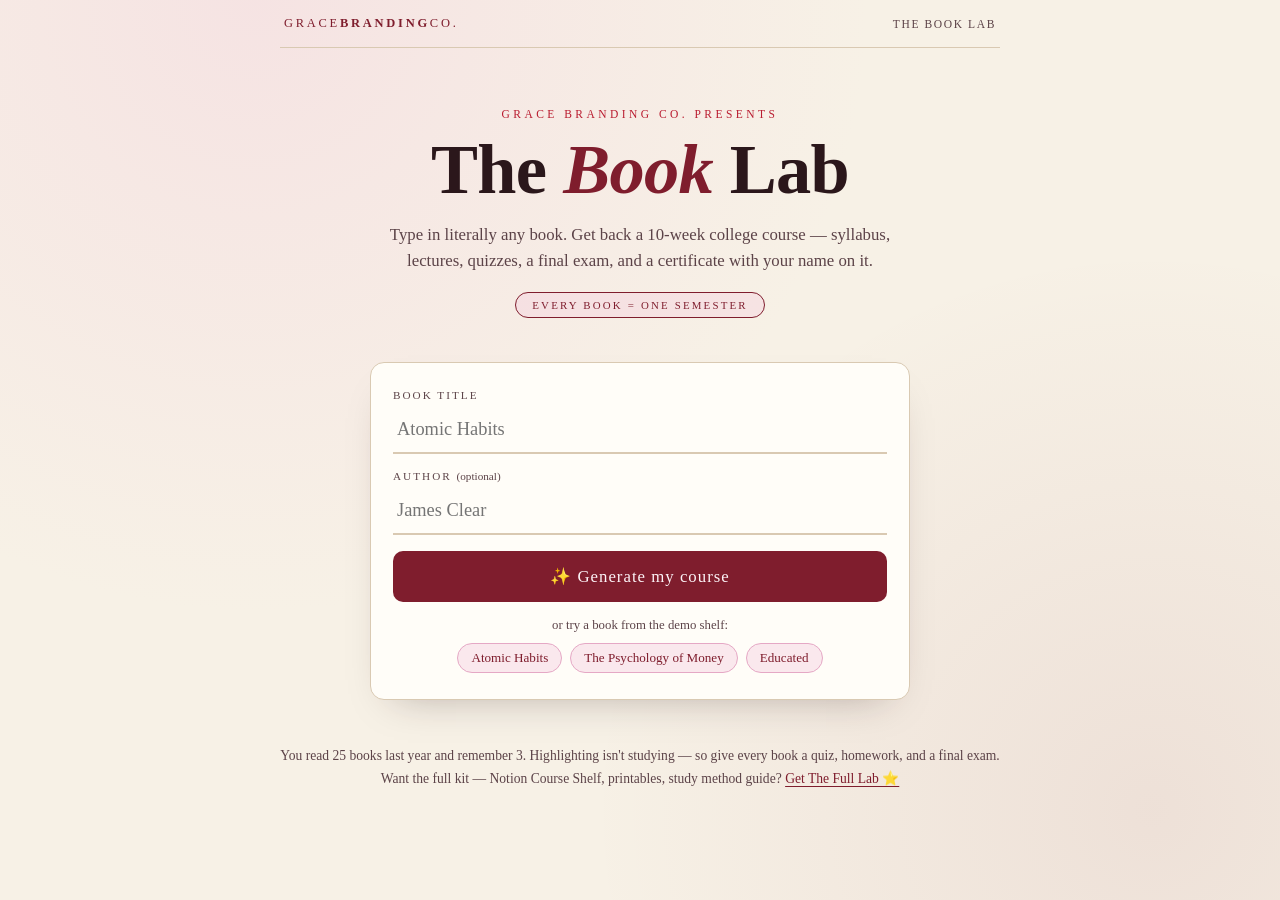
==== booklab/index.html @ 2f9db24d "Add The Book Lab demo app at /booklab for product videos + marketing Self-hosted, always-works versi" ====
<!DOCTYPE html>
<html lang="en">
<head>
<meta charset="UTF-8">
<meta name="viewport" content="width=device-width, initial-scale=1.0">
<title>The Book Lab — turn any book into a college course</title>
<meta name="description" content="Type in any book. Get a 10-week college course — syllabus, lectures, quizzes, a final exam, and a certificate. By Grace Branding Co.">
<style>
  :root{
    --paper:#f7f1e6;
    --paper-deep:#efe6d6;
    --ink:#2b171b;
    --ink-soft:#5c4348;
    --cherry:#7f1d2d;
    --cherry-bright:#b91c30;
    --pink:#f3c9dd;
    --pink-deep:#e5a8c5;
    --gold:#b98a2f;
    --card:#fffdf8;
    --rule:#d9c9b2;
  }
  *{margin:0;padding:0;box-sizing:border-box}
  html{scroll-behavior:smooth}
  body{
    background:var(--paper);
    color:var(--ink);
    font-family:Georgia,'Times New Roman',serif;
    min-height:100vh;
    background-image:radial-gradient(circle at 20% 0%, rgba(243,201,221,.35), transparent 45%),
                     radial-gradient(circle at 90% 90%, rgba(127,29,45,.08), transparent 40%);
  }
  .sans{font-family:'Helvetica Neue',Arial,sans-serif}

  .shell{max-width:760px;margin:0 auto;padding:0 20px 80px}

  /* ── top bar ── */
  .topbar{
    display:flex;align-items:center;justify-content:space-between;
    padding:16px 4px;border-bottom:1px solid var(--rule);margin-bottom:8px;
  }
  .wordmark{font-size:.78rem;letter-spacing:.22em;text-transform:uppercase;color:var(--cherry);text-decoration:none}
  .wordmark b{font-weight:700}
  .topbar .crumb{font-size:.72rem;letter-spacing:.14em;text-transform:uppercase;color:var(--ink-soft)}
  .top-btn{
    font-family:inherit;font-size:.72rem;letter-spacing:.14em;text-transform:uppercase;
    background:none;border:1px solid var(--rule);border-radius:999px;padding:7px 14px;
    color:var(--ink-soft);cursor:pointer;white-space:nowrap;
  }
  .top-btn:hover{border-color:var(--cherry);color:var(--cherry)}
  .topbar .crumb{white-space:nowrap}
  @media(max-width:520px){.topbar .crumb{display:none}}

  /* ── views ── */
  .view{display:none;animation:fadein .45s ease}
  .view.on{display:block}
  @keyframes fadein{from{opacity:0;transform:translateY(8px)}to{opacity:1;transform:none}}

  /* ── lobby ── */
  .masthead{text-align:center;padding:52px 0 10px}
  .masthead .over{font-size:.72rem;letter-spacing:.3em;text-transform:uppercase;color:var(--cherry-bright)}
  .masthead h1{
    font-size:clamp(2.6rem,9vw,4.4rem);line-height:1.02;margin:14px 0 16px;
    font-weight:700;letter-spacing:-.01em;
  }
  .masthead h1 em{font-style:italic;color:var(--cherry)}
  .masthead .sub{font-size:1.05rem;color:var(--ink-soft);max-width:30em;margin:0 auto;line-height:1.55}
  .seal{
    display:inline-block;margin-top:18px;font-size:.68rem;letter-spacing:.2em;text-transform:uppercase;
    color:var(--cherry);border:1px solid var(--cherry);border-radius:999px;padding:6px 16px;background:rgba(243,201,221,.35);
  }

  .deskslip{
    background:var(--card);border:1px solid var(--rule);border-radius:14px;
    padding:26px 22px;margin:34px auto 0;max-width:540px;
    box-shadow:0 18px 40px -24px rgba(43,23,27,.35);
  }
  .deskslip label{display:block;font-size:.7rem;letter-spacing:.18em;text-transform:uppercase;color:var(--ink-soft);margin:0 0 6px}
  .deskslip input[type=text]{
    width:100%;font-family:inherit;font-size:1.15rem;padding:12px 4px;margin-bottom:16px;
    border:none;border-bottom:2px solid var(--rule);background:transparent;color:var(--ink);outline:none;
  }
  .deskslip input[type=text]:focus{border-bottom-color:var(--cherry-bright)}
  .go{
    width:100%;font-family:inherit;font-size:1.05rem;letter-spacing:.06em;cursor:pointer;
    background:var(--cherry);color:#fdf3f7;border:none;border-radius:10px;padding:15px 10px;
    transition:transform .15s ease, background .15s ease;
  }
  .go:hover{background:var(--cherry-bright);transform:translateY(-1px)}
  .go:active{transform:translateY(1px) scale(.99)}
  .tryline{margin-top:16px;font-size:.8rem;color:var(--ink-soft);text-align:center}
  .chips{display:flex;flex-wrap:wrap;gap:8px;justify-content:center;margin-top:10px}
  .chip{
    font-family:inherit;font-size:.82rem;cursor:pointer;color:var(--cherry);
    background:rgba(243,201,221,.4);border:1px solid var(--pink-deep);border-radius:999px;padding:6px 13px;
  }
  .chip:hover{background:var(--pink)}

  .lobby-foot{text-align:center;margin-top:44px;font-size:.85rem;color:var(--ink-soft);line-height:1.7}
  .lobby-foot a{color:var(--cherry);text-decoration:underline;text-underline-offset:3px}

  /* ── generating ── */
  #generating{text-align:center;padding-top:40px}
  .gen-book{font-size:.75rem;letter-spacing:.24em;text-transform:uppercase;color:var(--cherry-bright);margin-bottom:6px}
  #generating h2{font-size:clamp(1.5rem,5.5vw,2.2rem);margin-bottom:34px}
  #generating h2 em{font-style:italic;color:var(--cherry)}
  .ticklist{max-width:430px;margin:0 auto;text-align:left}
  .tick{
    display:flex;align-items:center;gap:14px;padding:13px 6px;
    border-bottom:1px dashed var(--rule);opacity:.28;transition:opacity .3s ease;
    font-size:1.02rem;
  }
  .tick.active{opacity:1}
  .tick .box{
    width:24px;height:24px;flex:none;border:2px solid var(--cherry);border-radius:7px;
    display:grid;place-items:center;font-size:.85rem;color:#fdf3f7;background:transparent;
    transition:background .2s ease;
  }
  .tick.done .box{background:var(--cherry)}
  .tick .box span{opacity:0;transform:scale(.4)}
  .tick.done .box span{opacity:1;transform:scale(1);transition:all .25s cubic-bezier(.2,1.6,.5,1)}
  .tick.active:not(.done) .box{animation:pulse 1s ease infinite}
  @keyframes pulse{50%{box-shadow:0 0 0 6px rgba(185,28,48,.15)}}
  .gen-bar{max-width:430px;margin:30px auto 0;height:6px;border-radius:99px;background:var(--paper-deep);overflow:hidden}
  .gen-bar i{display:block;height:100%;width:0%;background:linear-gradient(90deg,var(--cherry),var(--cherry-bright),var(--pink-deep));transition:width .5s ease}
  .gen-small{margin-top:14px;font-size:.78rem;letter-spacing:.14em;text-transform:uppercase;color:var(--ink-soft)}

  /* ── course dashboard ── */
  .course-head{padding:34px 0 8px;border-bottom:3px double var(--cherry);margin-bottom:24px}
  .course-code{font-size:.72rem;letter-spacing:.26em;text-transform:uppercase;color:var(--cherry-bright)}
  .course-head h2{font-size:clamp(1.9rem,6.5vw,3rem);line-height:1.08;margin:10px 0 12px}
  .course-head .from{font-style:italic;color:var(--ink-soft);font-size:1rem}
  .catalog{
    background:var(--card);border:1px solid var(--rule);border-left:4px solid var(--cherry);
    border-radius:0 12px 12px 0;padding:18px 20px;margin:22px 0;line-height:1.65;color:var(--ink-soft);
  }
  .sec-label{font-size:.72rem;letter-spacing:.24em;text-transform:uppercase;color:var(--cherry);margin:34px 0 14px;display:flex;align-items:center;gap:12px}
  .sec-label::after{content:"";flex:1;height:1px;background:var(--rule)}
  .objectives{list-style:none;columns:1;line-height:1.6}
  @media(min-width:600px){.objectives{columns:2;column-gap:34px}}
  .objectives li{padding:5px 0 5px 26px;position:relative;break-inside:avoid;font-size:.95rem}
  .objectives li::before{content:"✦";position:absolute;left:2px;color:var(--cherry-bright)}

  .weeks{list-style:none;display:grid;gap:10px}
  .week-card{
    display:flex;align-items:center;gap:16px;width:100%;text-align:left;cursor:pointer;
    background:var(--card);border:1px solid var(--rule);border-radius:12px;padding:15px 17px;
    font-family:inherit;color:var(--ink);font-size:1rem;
    transition:transform .14s ease, border-color .14s ease, box-shadow .14s ease;
  }
  .week-card:hover{transform:translateX(4px);border-color:var(--cherry);box-shadow:0 10px 26px -18px rgba(127,29,45,.5)}
  .week-num{
    flex:none;width:46px;height:46px;border-radius:50%;display:grid;place-items:center;
    background:var(--pink);color:var(--cherry);font-weight:700;font-size:.8rem;letter-spacing:.02em;
  }
  .week-card.exam-card .week-num{background:var(--cherry);color:#fdf3f7}
  .week-title{flex:1;line-height:1.35}
  .week-title small{display:block;font-size:.76rem;color:var(--ink-soft);font-style:italic;margin-top:2px}
  .week-go{color:var(--cherry-bright);font-size:1.1rem}

  .dash-foot{margin-top:40px;text-align:center}
  .cert-btn{
    font-family:inherit;font-size:.95rem;cursor:pointer;letter-spacing:.04em;
    background:transparent;color:var(--cherry);border:2px solid var(--cherry);border-radius:10px;padding:13px 26px;
  }
  .cert-btn:hover{background:var(--cherry);color:#fdf3f7}

  /* ── week view ── */
  .wk-head{padding-top:30px}
  .wk-kicker{font-size:.72rem;letter-spacing:.26em;text-transform:uppercase;color:var(--cherry-bright)}
  .wk-head h2{font-size:clamp(1.7rem,6vw,2.5rem);margin:8px 0 6px;line-height:1.12}
  .wk-reading{font-style:italic;color:var(--ink-soft);font-size:.92rem;margin-bottom:8px}
  .lecture{line-height:1.75;font-size:1.03rem;margin-top:10px}
  .lecture p{margin:0 0 16px}
  .takeaways{background:rgba(243,201,221,.32);border:1px solid var(--pink-deep);border-radius:12px;padding:18px 20px;margin:8px 0 4px}
  .takeaways ol{margin-left:20px;line-height:1.7}

  .quiz{display:grid;gap:12px}
  .q{background:var(--card);border:1px solid var(--rule);border-radius:12px;padding:16px 18px}
  .q .prompt{font-weight:700;line-height:1.45;margin-bottom:10px}
  .q ul{list-style:none;display:grid;gap:6px;margin-bottom:12px}
  .q ul li{padding:7px 12px;border:1px dashed var(--rule);border-radius:8px;font-size:.94rem;line-height:1.4}
  .reveal{
    font-family:inherit;font-size:.78rem;letter-spacing:.14em;text-transform:uppercase;cursor:pointer;
    border:1px solid var(--cherry);background:transparent;color:var(--cherry);border-radius:999px;padding:7px 15px;
  }
  .reveal:hover{background:var(--pink)}
  .answer{display:none;margin-top:11px;padding:12px 14px;border-radius:8px;background:rgba(185,28,48,.07);border-left:3px solid var(--cherry-bright);font-size:.94rem;line-height:1.55}
  .q.revealed .answer{display:block;animation:fadein .3s ease}
  .q.revealed .reveal{display:none}
  .q.revealed li.correct{border:1px solid var(--cherry-bright);background:rgba(243,201,221,.4)}

  .plainlist{line-height:1.75;margin-left:20px}
  .assign{background:var(--card);border:1px solid var(--rule);border-radius:12px;padding:17px 19px;line-height:1.65}
  .journal{
    border:1px solid var(--rule);border-radius:12px;padding:18px 20px;line-height:1.65;font-style:italic;
    background:repeating-linear-gradient(transparent,transparent 27px,var(--rule) 28px);
  }
  .wk-nav{display:flex;justify-content:space-between;gap:12px;margin-top:40px}
  .wk-nav button{
    font-family:inherit;font-size:.88rem;cursor:pointer;background:var(--card);color:var(--ink);
    border:1px solid var(--rule);border-radius:10px;padding:12px 18px;
  }
  .wk-nav button:hover{border-color:var(--cherry);color:var(--cherry)}

  /* ── certificate ── */
  #certificate{padding-top:30px}
  .cert{
    background:var(--card);border:2px solid var(--cherry);border-radius:6px;padding:8px;margin-top:22px;
    box-shadow:0 24px 50px -30px rgba(43,23,27,.5);
  }
  .cert-inner{border:1px solid var(--pink-deep);padding:44px 26px;text-align:center}
  .cert-inner .lab{font-size:.7rem;letter-spacing:.32em;text-transform:uppercase;color:var(--cherry-bright)}
  .cert-inner h3{font-size:clamp(1.6rem,5.5vw,2.3rem);margin:14px 0 4px}
  .cert-inner .certifies{font-style:italic;color:var(--ink-soft);margin:12px 0 4px}
  .cert-name{
    font-size:clamp(1.5rem,6vw,2.1rem);font-style:italic;color:var(--cherry);
    border:none;border-bottom:1px solid var(--rule);background:transparent;text-align:center;
    font-family:inherit;outline:none;width:min(90%,420px);padding:6px 0;margin:6px 0 4px;
  }
  .cert-course{font-size:1.02rem;line-height:1.5;margin:12px auto 6px;max-width:30em}
  .cert-row{display:flex;justify-content:space-around;align-items:flex-end;margin-top:34px;gap:14px}
  .cert-sig{font-size:.78rem;color:var(--ink-soft)}
  .cert-sig b{display:block;font-size:1.05rem;font-style:italic;color:var(--ink);border-bottom:1px solid var(--rule);padding:0 14px 5px;margin-bottom:6px;font-weight:400}
  .cert-medal{
    width:74px;height:74px;border-radius:50%;background:var(--cherry);color:#fdf3f7;
    display:grid;place-items:center;font-size:1.6rem;box-shadow:0 0 0 5px var(--pink);
  }
  .cert-tag{display:inline-block;margin-top:26px;font-size:.7rem;letter-spacing:.2em;text-transform:uppercase;color:var(--cherry);border:1px solid var(--cherry);border-radius:999px;padding:6px 15px}

  /* ── misc ── */
  .backline{margin-top:26px;text-align:center;font-size:.85rem}
  .backline button{font-family:inherit;background:none;border:none;color:var(--cherry);cursor:pointer;font-size:.85rem;text-decoration:underline;text-underline-offset:3px}
  @media (prefers-reduced-motion: reduce){
    *{animation:none!important;transition:none!important}
  }
</style>
</head>
<body>
<div class="shell">

  <header class="topbar">
    <a class="wordmark" href="/">grace<b>branding</b>co.</a>
    <span class="crumb">The Book Lab</span>
    <button class="top-btn" id="restart" style="display:none">New book</button>
  </header>

  <!-- ── LOBBY ── -->
  <section class="view on" id="lobby">
    <div class="masthead">
      <div class="over">Grace Branding Co. presents</div>
      <h1>The <em>Book</em> Lab</h1>
      <p class="sub">Type in literally any book. Get back a 10-week college course — syllabus, lectures, quizzes, a final exam, and a certificate with your name on it.</p>
      <span class="seal">every book = one semester</span>
    </div>

    <div class="deskslip">
      <label for="book-in">Book title</label>
      <input type="text" id="book-in" placeholder="Atomic Habits" autocomplete="off">
      <label for="author-in">Author <span style="text-transform:none;letter-spacing:0">(optional)</span></label>
      <input type="text" id="author-in" placeholder="James Clear" autocomplete="off">
      <button class="go" id="generate">✨ Generate my course</button>
      <div class="tryline">or try a book from the demo shelf:</div>
      <div class="chips">
        <button class="chip" data-book="Atomic Habits" data-author="James Clear">Atomic Habits</button>
        <button class="chip" data-book="The Psychology of Money" data-author="Morgan Housel">The Psychology of Money</button>
        <button class="chip" data-book="Educated" data-author="Tara Westover">Educated</button>
      </div>
    </div>

    <p class="lobby-foot">
      You read 25 books last year and remember 3. Highlighting isn't studying —
      so give every book a quiz, homework, and a final exam.<br>
      Want the full kit — Notion Course Shelf, printables, study method guide?
      <a href="https://gracebrandingco.gumroad.com" target="_blank" rel="noopener">Get The Full Lab ⭐</a>
    </p>
  </section>

  <!-- ── GENERATING ── -->
  <section class="view" id="generating">
    <div class="gen-book" id="gen-book-line">Atomic Habits</div>
    <h2>Building your <em>semester</em>…</h2>
    <div class="ticklist" id="ticklist"></div>
    <div class="gen-bar"><i id="gen-bar-fill"></i></div>
    <div class="gen-small" id="gen-small">course engine warming up</div>
  </section>

  <!-- ── COURSE DASHBOARD ── -->
  <section class="view" id="course">
    <div class="course-head">
      <div class="course-code" id="c-code"></div>
      <h2 id="c-title"></h2>
      <div class="from" id="c-from"></div>
    </div>
    <div class="catalog" id="c-desc"></div>

    <div class="sec-label">Learning objectives</div>
    <ul class="objectives" id="c-objectives"></ul>

    <div class="sec-label">10-week syllabus</div>
    <ol class="weeks" id="c-weeks"></ol>

    <div class="dash-foot">
      <button class="cert-btn" id="to-cert">🎓 View course certificate</button>
    </div>
  </section>

  <!-- ── WEEK VIEW ── -->
  <section class="view" id="week">
    <div class="wk-head">
      <div class="wk-kicker" id="w-kicker"></div>
      <h2 id="w-title"></h2>
      <div class="wk-reading" id="w-reading"></div>
    </div>

    <div class="sec-label">Lecture</div>
    <div class="lecture" id="w-lecture"></div>

    <div class="sec-label">Key takeaways</div>
    <div class="takeaways"><ol id="w-takeaways"></ol></div>

    <div class="sec-label" id="w-quiz-label">Quiz — tap to reveal answers</div>
    <div class="quiz" id="w-quiz"></div>

    <div class="sec-label">Discussion</div>
    <ul class="plainlist" id="w-discussion"></ul>

    <div class="sec-label">This week's assignment</div>
    <div class="assign" id="w-assign"></div>

    <div class="sec-label">Reflection journal</div>
    <div class="journal" id="w-journal"></div>

    <div class="wk-nav">
      <button id="w-prev">← Previous</button>
      <button id="w-dash">Syllabus</button>
      <button id="w-next">Next →</button>
    </div>
  </section>

  <!-- ── CERTIFICATE ── -->
  <section class="view" id="certificate">
    <div class="sec-label">Certificate of completion</div>
    <div class="cert">
      <div class="cert-inner">
        <div class="lab">The Book Lab · Grace Branding Co.</div>
        <h3>Certificate of Completion</h3>
        <div class="certifies">this certifies that</div>
        <input class="cert-name" id="cert-name" value="Grace Williams" aria-label="Your name">
        <div class="certifies">has completed the 10-week course</div>
        <div class="cert-course" id="cert-course"></div>
        <div class="cert-row">
          <div class="cert-sig"><b>The Book Lab</b>course engine</div>
          <div class="cert-medal">🎓</div>
          <div class="cert-sig"><b id="cert-date"></b>date of completion</div>
        </div>
        <span class="cert-tag">Course complete</span>
      </div>
    </div>
    <div class="backline"><button id="cert-back">← back to syllabus</button></div>
  </section>

</div>

<script>
/* ══════════════════════════════════════════════════════════
   THE BOOK LAB — demo course engine
   Curated demo-shelf books get a full hand-built course;
   any other title gets the seminar edition template.
   ══════════════════════════════════════════════════════════ */

const DEMO_SHELF = {

"atomic habits": {
  code: "HAB 101 · Behavioral Design",
  title: "The Architecture of Habit",
  book: "Atomic Habits", author: "James Clear",
  desc: "An intensive ten-week seminar on the mechanics of behavior change, built on James Clear's Atomic Habits. Students examine why tiny improvements compound into remarkable results, how identity shapes behavior, and how the four laws of behavior change — make it obvious, attractive, easy, and satisfying — can be engineered deliberately. Coursework combines weekly lectures, applied assignments, and self-testing, culminating in a final exam and a personal habit-system portfolio.",
  objectives: [
    "Analyze why systems outperform goals in long-term change",
    "Explain the four-stage habit loop: cue, craving, response, reward",
    "Apply the Four Laws of Behavior Change to a real habit",
    "Design an environment that makes good cues obvious",
    "Evaluate the role of identity in sustaining behavior",
    "Construct habit stacks and implementation intentions",
    "Use habit tracking and recovery rules to survive missed days",
    "Critique the limits of habit and the need for reflection"
  ],
  weeks: [
    { theme:"Tiny Changes, Remarkable Results", reading:"Chapter 1",
      lecture:[
        "The central mathematical provocation of this course: improving by just 1% a day compounds to roughly 37× better over a year. Clear's argument is not that small habits matter because of any single day, but because compounding applies to behavior the way it applies to money. Habits are the compound interest of self-improvement — and, just as quietly, of self-sabotage.",
        "Two ideas anchor this week. First, the plateau of latent potential: results lag effort, so early work feels wasted. The ice cube doesn't melt at 25°F, or 30°F, or 31°F — it melts at 32°F, and every prior degree was 'wasted' only in appearance. People quit in the valley of disappointment because they expect linear payoff from an exponential process. Second, systems versus goals. Winners and losers share the same goals, so the goal cannot be what separates them. Goals set direction; systems produce progress. You do not rise to the level of your goals — you fall to the level of your systems.",
        "Frame for the semester: stop asking 'what do I want to achieve?' and start asking 'what kind of system would make the result inevitable?'"
      ],
      takeaways:[
        "1% better daily compounds to ~37× better in a year",
        "Results lag effort — breakthrough moments are the release of stored potential",
        "Forget the goal; design the system"
      ],
      quiz:[
        { q:"According to Clear, why do people abandon new habits early?",
          o:["The habits were the wrong ones to build","They expect linear progress from a compounding process","They lack willpower as a personality trait","They set goals that are too small"],
          a:1, why:"Progress lags effort (the plateau of latent potential), so people quit in the 'valley of disappointment' before compounding shows up." },
        { q:"'You do not rise to the level of your goals…'",
          o:["…you rise to the level of your ambition","…you fall to the level of your systems","…you rise to the level of your peers","…you fall to the level of your fears"],
          a:1, why:"Goals set direction, but daily systems determine actual outcomes." },
        { q:"Why does Clear say goals can't be what separates winners from losers?",
          o:["Because winners set process goals","Because goals fade over time","Because winners and losers share the same goals","Because goals are outcome-biased"],
          a:2, why:"Every Olympian wants the gold medal — identical goals, different systems, different results." },
        { q:"The ice-cube metaphor illustrates…",
          o:["habits melting under stress","the invisible storage of potential before a threshold","the fragility of motivation","temperature as a habit cue"],
          a:1, why:"Nothing appears to happen from 25° to 31° — then at 32° everything happens at once. Latent potential releases at a threshold." },
        { q:"A habit is best defined in this course as…",
          o:["a behavior repeated enough to become automatic","any goal-directed action","a rewarded behavior","a behavior you enjoy"],
          a:0, why:"Repetition until automaticity is the defining property — enjoyment and rewards shape it, but automaticity is what makes it a habit." }
      ],
      discussion:[
        "Where in your life are you currently in a 'valley of disappointment'?",
        "Pick a public figure you admire. What visible results of theirs are actually invisible systems?",
        "Is the 1%-better framing motivating or misleading? Argue both sides."
      ],
      assignment:"Choose ONE area of your life. Write down the goal you've had, then translate it into a system: the daily or weekly behavior that would make the goal inevitable. Keep it under two sentences.",
      journal:"What result am I chasing — and what boring, repeatable system am I unwilling (so far) to fall in love with?"
    },
    { theme:"Identity: The Real Engine of Change", reading:"Chapter 2",
      lecture:[
        "There are three layers at which change can happen: outcomes (what you get), processes (what you do), and identity (what you believe). Most people work outside-in — 'I want to lose 20 pounds' — and wonder why behavior snaps back. Clear argues true behavior change is identity change: the goal is not to read a book, it is to become a reader. Not to run a marathon, but to become a runner.",
        "The mechanism is evidence. Every action you take is a vote for the type of person you wish to become. No single vote wins the election, but a pile of votes becomes proof, and proof becomes belief. This reframing also explains relapse: when a behavior conflicts with self-image ('I'm just not a morning person'), identity wins eventually. The deepest form of intrinsic motivation is when a habit becomes part of who you are.",
        "The practical two-step: decide who you want to be, then prove it to yourself with small wins. Ask of every habit this semester: who does this behavior say I am becoming?"
      ],
      takeaways:[
        "Change happens at three layers: outcomes, process, identity",
        "Every action is a vote for the person you're becoming",
        "Habits stick when they're rooted in identity, not outcomes"
      ],
      quiz:[
        { q:"Which is an identity-based habit statement?",
          o:["'I want to run a marathon'","'I run four times a week'","'I am a runner'","'I will run tomorrow at 7am'"],
          a:2, why:"Outcome → process → identity. 'I am a runner' operates at the identity layer; the others are outcomes, processes, and plans." },
        { q:"In Clear's framing, small wins matter because they…",
          o:["release dopamine","are easier to schedule","act as evidence (votes) for a new identity","prevent burnout"],
          a:2, why:"Actions accumulate as proof of who you are becoming — that proof is what rewires self-image." },
        { q:"Why do outcome-first habits tend to snap back?",
          o:["Outcomes are too far away","The underlying self-image never changed","Rewards are delayed","Goals are usually unrealistic"],
          a:1, why:"When behavior and identity conflict, identity wins — so lasting change must happen at the belief layer." }
      ],
      discussion:[
        "Which of your current habits are votes for an identity you don't actually want?",
        "Can identity-based habits become a trap (rigidity, ego)? When?",
        "How would you redesign a New Year's resolution as an identity statement?"
      ],
      assignment:"Write one identity statement ('I am the kind of person who…') and list three tiny actions this week that would count as votes for it. Cast at least two.",
      journal:"Who did today's behavior say I am? Was that on purpose?"
    },
    { theme:"The Habit Loop: Cue → Craving → Response → Reward", reading:"Chapter 3",
      lecture:[
        "All habits move through the same four stages. The cue triggers the brain to predict a reward; the craving is the motivational charge the prediction creates; the response is the behavior itself; and the reward delivers the payoff and teaches the brain to run the loop again. Remove any stage and the habit dies: no cue, it never starts; no craving, no desire to act; too difficult, no response; no reward, no reason to repeat.",
        "From this loop Clear derives the Four Laws of Behavior Change, the spine of this course: make it obvious (cue), make it attractive (craving), make it easy (response), make it satisfying (reward). Breaking a bad habit simply inverts the laws — invisible, unattractive, difficult, unsatisfying. The loop runs constantly and mostly unconsciously; the point of studying it is to move from being shaped by loops to authoring them.",
        "This week is diagnostic: before changing anything, learn to see the loops already running your day."
      ],
      takeaways:[
        "Every habit = cue → craving → response → reward",
        "The Four Laws map one intervention onto each stage",
        "Bad habits are broken by inverting the laws, not by willpower"
      ],
      quiz:[
        { q:"Your phone buzzes and you feel a pull to check it. The buzz and the pull are…",
          o:["response and reward","cue and craving","cue and response","craving and reward"],
          a:1, why:"The notification is the cue; the itch to check is the craving it generates." },
        { q:"Which law targets the 'response' stage?",
          o:["Make it obvious","Make it attractive","Make it easy","Make it satisfying"],
          a:2, why:"The response happens only if the behavior is easy enough — friction governs action." },
        { q:"To break a bad habit at the cue stage, you should make the cue…",
          o:["unsatisfying","difficult","invisible","unattractive"],
          a:2, why:"Inversion of 'make it obvious' is 'make it invisible' — remove the trigger from your environment." }
      ],
      discussion:[
        "Trace one bad habit through all four stages. Which stage is its weakest link?",
        "Are there habits with no identifiable reward? Or are we just bad at seeing the reward?",
        "Willpower vs. loop-design: which explains your best self-control moments?"
      ],
      assignment:"Run a one-day habit audit: log every loop you notice (cue → craving → response → reward), no judgment, just observation. Bring your three most surprising entries to discussion.",
      journal:"Which loop ran me today that I never consciously chose?"
    },
    { theme:"Make It Obvious — Cues, Stacking & Environment", reading:"Chapters 4–7",
      lecture:[
        "You can't improve a habit you can't see. This unit begins with awareness — the Habits Scorecard, a plain inventory of daily behaviors marked good, bad, or neutral — because until the automatic becomes visible, there is nothing to design.",
        "Then, two of the most practical tools in the book. Implementation intentions: 'I will [BEHAVIOR] at [TIME] in [LOCATION].' People who plan when and where act far more often than people who rely on feeling motivated. Habit stacking chains a new habit to an existing one: 'After I pour my morning coffee, I will read one page.' The current habit becomes the cue.",
        "Finally, environment design: motivation is overrated, context wins. Make good cues loud (the book on the pillow, the water bottle on the desk) and give habits their own spaces. And the inversion — self-control is a short-term strategy; the people with the best 'discipline' are the ones who need it least, because they simply removed the cue. Make bad-habit triggers invisible rather than heroically resisting them."
      ],
      takeaways:[
        "Awareness first: you can't redesign invisible behavior",
        "'I will X at TIME in LOCATION' + habit stacking beat motivation",
        "Disciplined people don't resist cues — they delete them"
      ],
      quiz:[
        { q:"'After I brush my teeth, I will floss one tooth' is an example of…",
          o:["an implementation intention","habit stacking","temptation bundling","a commitment device"],
          a:1, why:"An existing habit (brushing) is used as the cue for the new one — that's stacking." },
        { q:"Clear's evidence-backed alternative to relying on motivation is…",
          o:["accountability partners","stating when and where you'll act","larger rewards","tracking streaks"],
          a:1, why:"Implementation intentions pre-decide time and place, so the behavior no longer waits on mood." },
        { q:"The inversion of 'make it obvious' is…",
          o:["make it difficult","make it invisible","make it unattractive","make it unsatisfying"],
          a:1, why:"Cut the cue and the loop never starts — resisting temptation is the losing strategy." },
        { q:"Why does Clear call self-control 'a short-term strategy'?",
          o:["Willpower depletes physically","Cue exposure keeps regenerating the craving","Self-control is genetic","Rewards fade over time"],
          a:1, why:"As long as the cue keeps appearing, the craving keeps returning — environment beats resistance." }
      ],
      discussion:[
        "What would a Habits Scorecard of your phone use look like?",
        "Design the ideal workspace for one habit you want. What did you add — and remove?",
        "Is environment design freedom or self-manipulation?"
      ],
      assignment:"Write one implementation intention and one habit stack for the identity you chose in Week 2. Then change ONE thing in your physical space to make the cue unmissable.",
      journal:"What did my environment 'decide' for me today?"
    },
    { theme:"Make It Attractive — Dopamine, Bundling & Belonging", reading:"Chapters 8–10",
      lecture:[
        "Habits are dopamine-driven, and the crucial detail is timing: dopamine spikes in anticipation of reward, not only on delivery. The craving, not the payoff, is what pushes you off the couch. This is why 'making it attractive' works — you are engineering anticipation.",
        "Temptation bundling pairs a want with a should: only watch your show while on the treadmill; only get the fancy latte while doing the weekly review. Formally: after [HABIT I NEED], I get [HABIT I WANT].",
        "Then the social layer, easy to underestimate: we imitate the close (family, friends), the many (the crowd), and the powerful (the prestigious). Joining a culture where your desired behavior is the normal behavior is one of the most effective moves available — belonging makes the habit attractive for free. The inversion: make bad habits unattractive by reframing what they cost you, and notice which 'tribes' quietly normalize them."
      ],
      takeaways:[
        "Dopamine rises on anticipation — craving powers action",
        "Bundle wants with shoulds",
        "Join groups where your desired habit is normal"
      ],
      quiz:[
        { q:"Dopamine's key role in habit formation is that it spikes…",
          o:["after the reward is consumed","in anticipation of the reward","during sleep consolidation","only for new rewards"],
          a:1, why:"Anticipation generates the craving that initiates action — the spike precedes the payoff." },
        { q:"'Only listen to your favorite podcast while cleaning' is…",
          o:["habit stacking","an implementation intention","temptation bundling","reward substitution"],
          a:2, why:"A want (podcast) is fused to a should (cleaning), making the should attractive." },
        { q:"Which three groups does Clear say we imitate?",
          o:["The young, the old, the rich","The close, the many, the powerful","Family, rivals, strangers","Peers, mentors, critics"],
          a:1, why:"Proximity, popularity, and prestige are the three gravitational pulls on our behavior." }
      ],
      discussion:[
        "Which of your habits are really the habits of your five closest people?",
        "Is temptation bundling sustainable, or does it train you to need bribes?",
        "Describe a community that made a hard behavior feel easy for you."
      ],
      assignment:"Create one temptation bundle for your Week 4 habit, and identify one group — online counts — where your desired identity is the default. Lurk or join.",
      journal:"What do I currently find attractive that my future self would pay me to find repulsive?"
    },
    { theme:"Make It Easy — Friction, Repetition & Two Minutes", reading:"Chapters 11–14",
      lecture:[
        "Motion is not action. Planning, researching, and optimizing feel productive but produce nothing; Clear's rule is that habits form through frequency, not time. The photography-class study makes the point: the 'quantity' group, graded only on number of photos, produced better photos than the 'quality' group who theorized all term. Repetition is what carves the neural groove.",
        "The Law of Least Effort: behavior defaults to whatever requires the least energy, so reduce friction for good habits (gym clothes laid out, guitar on a stand) and add friction to bad ones (delete the app, unplug the TV). Every barrier you remove is willpower you didn't need.",
        "The Two-Minute Rule scales any habit down to its first two minutes: 'read before bed' becomes 'read one page.' The point is mastering the art of showing up — a habit must be established before it can be improved. Finally, commitment devices and one-time choices (automatic transfers, smaller plates, unsubscribing) lock in future behavior while your motivation is high."
      ],
      takeaways:[
        "Frequency builds habits; 'being in motion' doesn't",
        "Cut friction for good habits, add it to bad ones",
        "Scale everything down to two minutes: master showing up"
      ],
      quiz:[
        { q:"The photography-class study showed that better results came from…",
          o:["students who studied composition theory","students graded on volume of work","students with better cameras","students given detailed feedback"],
          a:1, why:"The quantity group actually practiced — repetition beat deliberation." },
        { q:"'Read one page before bed' is an application of…",
          o:["habit stacking","the Two-Minute Rule","temptation bundling","the Goldilocks Rule"],
          a:1, why:"The habit is scaled to its two-minute gateway version — showing up comes before scaling up." },
        { q:"Deleting a social app from your phone is best described as…",
          o:["making the cue invisible AND adding friction","a commitment device only","an implementation intention","reward inversion"],
          a:0, why:"It removes the cue and raises the effort cost of the response — two laws inverted at once." },
        { q:"Why does Clear prefer 'how many times' over 'how long' for new habits?",
          o:["Time is hard to measure","Automaticity is a function of repetitions","Longer habits cause burnout","Frequency is more motivating"],
          a:1, why:"The habit line is crossed by reps performed, not calendar days elapsed." }
      ],
      discussion:[
        "Where are you 'in motion' but never 'in action'?",
        "What's the two-minute version of the habit you keep failing to start?",
        "Which one-time choice could automate a good decision forever?"
      ],
      assignment:"Reduce your target habit to its two-minute version and do ONLY that version every day this week — you are not allowed to do more. Notice what happens to resistance.",
      journal:"What am I optimizing instead of starting?"
    },
    { theme:"Make It Satisfying — Rewards, Tracking & Never Twice", reading:"Chapters 15–17",
      lecture:[
        "The cardinal rule of behavior change: what is immediately rewarded is repeated; what is immediately punished is avoided. The catch is that modern life is a delayed-return environment run by a brain built for immediate returns. Good habits pay off in years; bad habits pay off in seconds — which is why the costs of your good habits are in the present and the costs of your bad habits are in the future.",
        "The fix is to bolt a little immediate satisfaction onto long-term behavior. Habit tracking is the cleanest version: the X on the calendar is obvious (cue), attractive (streak), and satisfying (progress made visible). Don't break the chain — but when life breaks it anyway, apply the recovery rule: never miss twice. Missing once is an accident; missing twice is the start of a new habit. The perfection trap ('streak's dead, why bother') does more damage than the missed day itself.",
        "For breaking bad habits, invert: make the cost immediate and visible — an accountability partner or a habit contract puts real, instant consequences on the behavior."
      ],
      takeaways:[
        "Immediate consequence beats delayed consequence, every time",
        "Tracking makes progress satisfying — don't break the chain",
        "Never miss twice: recovery speed matters more than perfection"
      ],
      quiz:[
        { q:"Why do bad habits persist despite bad long-term outcomes?",
          o:["Weak character","Their rewards are immediate; their costs are delayed","They're genetically wired","Social pressure enforces them"],
          a:1, why:"In a mismatch between an immediate-return brain and a delayed-return world, the instant payoff wins." },
        { q:"Clear's rule for a broken streak is…",
          o:["restart the whole habit from day one","punish yourself mildly","never miss twice","take a full recovery week"],
          a:2, why:"One miss is an accident; two is the beginning of a new (bad) habit. Get back on immediately." },
        { q:"A habit contract works because it…",
          o:["makes the behavior easier","creates an immediate, social cost for slipping","increases intrinsic motivation","removes the cue"],
          a:1, why:"It imports instant consequences into a delayed-consequence situation — inverting 'make it satisfying.'" }
      ],
      discussion:[
        "Does tracking ever backfire? When does the streak become the point?",
        "Design an immediate reward for a habit whose real payoff is 10 years away — without undermining it.",
        "Why is 'never miss twice' psychologically easier than 'never miss'?"
      ],
      assignment:"Start a 7-day tracker for your two-minute habit (paper is fine — draw 7 boxes). If you miss a day, your only job is to not miss the next one.",
      journal:"How do I usually talk to myself after breaking a streak — and does that voice help me recover or quit?"
    },
    { theme:"Breaking Bad Habits: The Four Inversions", reading:"Chapters 4–17, inverted",
      lecture:[
        "This week consolidates the destructive toolkit. Every law inverts: make it invisible (remove cues — the app off the home screen, the snacks out of the house), make it unattractive (reframe the habit until you can articulate what it actually costs you), make it difficult (add friction, use commitment devices), and make it unsatisfying (make the cost immediate — accountability, contracts, public stakes).",
        "The strategic insight is that inversions should be attempted in order. Cue removal is cheapest: no trigger, no battle. Willpower-based approaches start the fight at the hardest stage. Notice too that most 'bad habits' solve a real problem — boredom, stress, loneliness. The craving underneath is legitimate; only the response is costly. Sustainable change usually means rerouting the underlying need to a better response, not amputating the need.",
        "Diagnose one bad habit of yours across all four stages this week, and attack the earliest stage first."
      ],
      takeaways:[
        "Invert all four laws: invisible, unattractive, difficult, unsatisfying",
        "Attack the cue first — it's the cheapest intervention",
        "Bad habits serve real needs; reroute the need, don't deny it"
      ],
      quiz:[
        { q:"The most efficient stage to attack a bad habit is usually…",
          o:["the reward","the response","the craving","the cue"],
          a:3, why:"If the cue never fires, no craving, response, or reward ever occurs — the loop dies upstream." },
        { q:"'Keeping your phone in another room while working' combines which inversions?",
          o:["invisible + difficult","unattractive + unsatisfying","difficult + unsatisfying","invisible + unattractive"],
          a:0, why:"The cue is out of sight and the response now costs a walk — two laws inverted." },
        { q:"Clear would say a stress-scrolling habit is best replaced by…",
          o:["pure abstinence","a different response to the same craving","avoiding all stress","delayed rewards"],
          a:1, why:"The need (stress relief) is legitimate; substitute a response that serves it at lower cost." }
      ],
      discussion:[
        "Pick a habit you've 'quit' multiple times. Which stage were you attacking? Which should you have attacked?",
        "When is abstinence better than substitution?",
        "What does your most persistent bad habit protect you from?"
      ],
      assignment:"Run the four inversions on one bad habit: write one concrete intervention per law. Implement the cue-level one today.",
      journal:"If my worst habit could talk, what would it say it's doing for me?"
    },
    { theme:"Advanced: Genes, Goldilocks & the Edge of Boredom", reading:"Chapters 18–19",
      lecture:[
        "Genes don't determine your destiny, but they do determine your areas of opportunity. Habits are easier when they run with the grain of your temperament; the highest-leverage move is choosing a game where the odds favor you. Clear's practical test: what feels like fun to you but work to others? Where do you get above-average returns on the same effort? If you can't find your game, build one — combine skills until you create a category you can lead.",
        "The Goldilocks Rule: peak motivation lives at the edge of current ability — roughly 4% beyond comfort. Too easy breeds boredom, too hard breeds anxiety; just-manageable difficulty produces flow. But the deeper threat to mastery is not failure, it's boredom. Anyone works hard when motivated; professionals show up when the work is boring. The greatest menace to success, Clear argues, is not losing — it's repetition fatigue with a process that is working.",
        "Mastery, then, is habits plus deliberate practice: automate the fundamentals, then aim consciousness at the next 4%."
      ],
      takeaways:[
        "Pick games where your temperament gives you an edge",
        "Motivation peaks at ~4% beyond current ability (flow)",
        "Professionals keep showing up when it gets boring"
      ],
      quiz:[
        { q:"The Goldilocks Rule says humans experience peak motivation when working on tasks that are…",
          o:["completely novel","well within their ability","right at the edge of their ability","assigned by others"],
          a:2, why:"Just-manageable difficulty — about 4% beyond comfort — sustains engagement and produces flow." },
        { q:"Clear's 'greatest threat to success' is…",
          o:["failure","boredom","competition","perfectionism"],
          a:1, why:"People don't usually quit because they lose; they quit because the working process stops being novel." },
        { q:"The role of genes in this framework is to…",
          o:["set hard limits on achievement","determine which habits will feel easier to sustain","be irrelevant","predict motivation levels"],
          a:1, why:"Genes point to areas of opportunity — choose fields where your traits compound your effort." }
      ],
      discussion:[
        "What feels like play to you but work to everyone else?",
        "Has 'find your passion' advice helped or harmed you compared to 'find your game'?",
        "Describe the last time you quit something that was working. Was it boredom?"
      ],
      assignment:"Make your habit 4% harder — one page becomes two, two minutes becomes three. Note whether difficulty increased or decreased your desire to continue.",
      journal:"Which boring rep did I do today that my future self will call the turning point?"
    },
    { theme:"The Downside of Habits & the Examined System", reading:"Chapter 20 + course synthesis",
      lecture:[
        "The final turn of the course is a warning: the same automaticity that makes habits powerful makes them blind. Once behavior runs on autopilot, you stop noticing small errors — mastery calcifies into complacency, identity into rigidity. The fix is habits plus reflection: a recurring, deliberate review of whether the system still serves the life. Clear's own version is an annual review (what went well, what didn't, what did I learn) and an integrity report (am I still the person I claim to be?).",
        "Hold your identity lightly. 'I am an athlete' becomes brittle at the first injury; 'I am someone who trains what her body allows' bends without breaking. The tighter a single identity is gripped, the more devastating its loss.",
        "And the course's closing thesis: success is not a goal to reach but a system to refine. There is no finish line — there is a person you are becoming, one small vote at a time. The Lab's last requirement is the final exam and one honest pass through your own system: keep what compounds, cut what doesn't, and never miss twice."
      ],
      takeaways:[
        "Automaticity without reflection breeds complacency",
        "Hold identity lightly — rigid self-images shatter",
        "Success is a system you keep refining, not a line you cross"
      ],
      quiz:[
        { q:"The hidden cost of full automaticity is…",
          o:["higher energy use","loss of error-noticing and slow decay","reduced motivation","social isolation"],
          a:1, why:"Autopilot stops checking the details — reflection is the counterweight that keeps habits honest." },
        { q:"Clear's annual review and integrity report exist to…",
          o:["celebrate wins publicly","re-align habits with identity and catch drift","replace habit tracking","set yearly goals"],
          a:1, why:"They are scheduled reflection: is the system working, and am I still who I say I am?" },
        { q:"'Hold your identity lightly' means…",
          o:["avoid commitments","keep self-image flexible so setbacks don't destroy it","change identities often","never label yourself"],
          a:1, why:"A flexible identity ('I'm someone who…') survives injury, job loss, and change; a rigid one shatters." }
      ],
      discussion:[
        "Which of your strengths has quietly become a blind spot?",
        "Design your own annual review: what three questions would it ask?",
        "After ten weeks: systems or goals — has your answer actually changed?"
      ],
      assignment:"Write your one-page system review: the habit you built this course, what compounds, what you're cutting, and the identity statement you're carrying forward. This is your capstone.",
      journal:"If I repeated today, every day, for ten years — where exactly do I land? Am I okay with that?"
    }
  ],
  final:[
    { q:"The foundational equation of the book is that habits are…",
      o:["the compound interest of self-improvement","shortcuts for the brain","reflections of willpower","products of environment only"], a:0,
      why:"Small behaviors compound — for you or against you — exactly like interest." },
    { q:"Order the habit loop correctly:",
      o:["craving → cue → reward → response","cue → craving → response → reward","cue → response → craving → reward","response → cue → craving → reward"], a:1,
      why:"Cue predicts reward, craving motivates, response acts, reward teaches." },
    { q:"Match the law to its stage: 'make it satisfying' targets…",
      o:["the cue","the craving","the response","the reward"], a:3,
      why:"Satisfaction closes the loop and tells the brain 'do that again.'" },
    { q:"'Every action you take is a vote for…'",
      o:["your future rewards","the type of person you wish to become","your habit streak","your environment"], a:1,
      why:"Identity change is the accumulation of behavioral evidence." },
    { q:"An implementation intention specifies…",
      o:["a reward and a punishment","a time and a location for a behavior","an accountability partner","a two-minute version"], a:1,
      why:"'I will [behavior] at [time] in [location]' — pre-deciding removes the motivation lottery." },
    { q:"The photography-class study is evidence for…",
      o:["quality over quantity","repetition over planning","talent over practice","feedback over practice"], a:1,
      why:"The quantity group improved because they actually performed reps — habits form through frequency." },
    { q:"Temptation bundling links…",
      o:["two needed habits","a want to a should","a cue to a reward","a habit to a tracker"], a:1,
      why:"The attractive behavior pays for the necessary one." },
    { q:"'Never miss twice' addresses which failure mode?",
      o:["overtraining","the perfection spiral after a broken streak","weak cues","boring plateaus"], a:1,
      why:"One miss is noise; the story you tell after it is what kills the habit." },
    { q:"The Goldilocks Rule places peak motivation at…",
      o:["tasks far beyond ability","tasks at the edge of ability (~4% beyond)","fully automatic tasks","novel tasks of any difficulty"], a:1,
      why:"Just-manageable difficulty sustains desire and produces flow." },
    { q:"The book's closing warning is that mastery without reflection becomes…",
      o:["burnout","complacency","anxiety","obsession"], a:1,
      why:"Automaticity stops error-checking; scheduled review keeps the system honest." },
    { q:"Which sequence best describes breaking a bad habit efficiently?",
      o:["punish → resist → replace","make invisible → difficult → unsatisfying","reward → track → reflect","stack → bundle → track"], a:1,
      why:"Invert the laws, starting upstream at the cue." },
    { q:"The course's definition of success is…",
      o:["reaching your goals","a system you continuously refine","a permanent identity","an unbroken streak"], a:1,
      why:"No finish line — direction plus compounding, reviewed honestly." }
  ]
},

"the psychology of money": {
  code: "FIN 204 · Behavioral Finance",
  title: "Wealth, Greed & Happiness",
  book: "The Psychology of Money", author: "Morgan Housel",
  desc: "A ten-week seminar on how humans actually behave with money, built on Morgan Housel's The Psychology of Money. Doing well with money, Housel argues, has little to do with intelligence and everything to do with behavior. Students examine luck and risk, compounding, the difference between getting wealthy and staying wealthy, and money's real dividend — control over one's time — closing with a personal money philosophy as the capstone.",
  objectives: [
    "Explain why financial outcomes are dominated by behavior, not IQ",
    "Analyze the roles of luck and risk in famous outcomes",
    "Evaluate 'enough' as a financial concept",
    "Model how compounding rewards time over timing",
    "Distinguish strategies for getting vs. staying wealthy",
    "Apply tail-thinking to portfolios, careers, and creative work",
    "Argue for savings without a spending goal",
    "Draft a personal money philosophy that fits your own game"
  ],
  weeks: [
    { theme:"No One's Crazy", reading:"Chapters 1–2",
      lecture:[
        "Everyone makes money decisions using a model of the world calibrated by their own narrow experience. A person who came of age in high inflation fears cash; a person raised in a bull market trusts stocks; a family that lived through scarcity hoards. Each behavior looks irrational from outside and feels obviously correct from inside. Housel's opening claim: no one is crazy — we are all reasoning from wildly different samples of a very large world.",
        "The implication for this course is humility. Your financial instincts are not universal truths; they are autobiography. Before optimizing a single dollar, learn to ask: what experience taught me this belief, and would I still hold it with someone else's life behind me?",
        "This lens — behavior over spreadsheets — governs everything that follows. Finance is taught like physics but practiced like psychology."
      ],
      takeaways:[
        "Money decisions are autobiography, not mathematics",
        "Behaviors that look crazy from outside feel reasonable from inside",
        "Humility about your own sample size is the first financial skill"
      ],
      quiz:[
        { q:"Housel's explanation for wildly different money behaviors is…",
          o:["differences in intelligence","differences in personal historical experience","differences in education","differences in income"],
          a:1, why:"People anchor on the economic world of their formative years — different worlds, different 'rational.'" },
        { q:"'Finance is taught like physics but practiced like…'",
          o:["poker","psychology","war","art"],
          a:1, why:"Formulas assume rational actors; real decisions are made by emotional humans with personal histories." },
        { q:"The lottery-ticket paradox (lowest-income households buying the most tickets) illustrates…",
          o:["financial illiteracy","behavior that is reasonable from inside a lived reality","marketing exploitation","pure irrationality"],
          a:1, why:"When ordinary paths to a dream feel closed, buying a dream — however unlikely — has internal logic." }
      ],
      discussion:[
        "What money belief did your childhood install in you?",
        "Name a spending behavior you judge in others. Construct its inside logic.",
        "Should financial education focus on formulas or psychology?"
      ],
      assignment:"Write your 'money autobiography' in ten sentences: the three experiences that most shaped how you save, spend, and risk.",
      journal:"Which of my money instincts is really my parents' instinct?"
    },
    { theme:"Luck & Risk: Twin Impostors", reading:"Chapter 3",
      lecture:[
        "Bill Gates attended one of the only high schools on earth with a computer terminal — a one-in-a-million stroke of luck he readily acknowledges. His equally brilliant friend Kent Evans died in a mountaineering accident before graduation: one-in-a-million risk. Same talent pool, opposite tails. Housel's point is not that effort doesn't matter, but that outcomes at the extremes are heavily shaped by forces nobody controls.",
        "Practically: judge less, both ways. Admire people less for extreme wins and condemn them less for extreme losses; study broad patterns rather than singular icons, because the icon's path is the least repeatable. And when you win, hold the win humbly — the line between bold and reckless is drawn afterward, by the outcome.",
        "Design your finances so that no single stroke of bad luck can end the game."
      ],
      takeaways:[
        "Extreme outcomes carry the largest luck/risk component",
        "Study patterns, not icons — icons are unrepeatable tails",
        "Arrange your life so bad luck can't knock you out"
      ],
      quiz:[
        { q:"The Gates/Evans pairing demonstrates…",
          o:["talent always wins","luck and risk are the same force with opposite signs","risk can be eliminated","education determines outcomes"],
          a:1, why:"Identical inputs, tail-opposite outcomes — the same randomness cuts both directions." },
        { q:"Housel advises studying broad patterns over specific billionaires because…",
          o:["billionaires lie","extreme cases are the least generalizable","patterns are simpler","icons are outdated"],
          a:1, why:"The more extreme the outcome, the more luck it likely contains, and the less it can be copied." },
        { q:"'The line between bold and reckless'…",
          o:["is fixed by risk math","is drawn in hindsight by the outcome","depends on wealth","doesn't exist"],
          a:1, why:"The same decision gets opposite labels depending on how the dice landed." }
      ],
      discussion:[
        "Which of your successes had the biggest luck component? Say it out loud.",
        "How should luck-awareness change how we judge failure — our own and others'?",
        "Can you design a career that's exposed to good luck but shielded from ruin?"
      ],
      assignment:"Pick one success story you admire. List what's repeatable (behavior) vs. unrepeatable (luck) in it. Keep only the repeatable list.",
      journal:"What would I attempt if one failure couldn't end me — and what makes failure currently fatal?"
    },
    { theme:"Never Enough", reading:"Chapter 4",
      lecture:[
        "Rajat Gupta ran McKinsey and sat on Goldman's board; Bernie Madoff ran a legitimately profitable business. Both were rich beyond any need and destroyed themselves reaching for more. Housel's diagnosis: they had no sense of enough. The hardest financial skill is getting the goalpost to stop moving — because expectations rise faster than results, and social comparison is a ladder with no top rung.",
        "Enough is not a small ambition; it is the recognition that some things — reputation, freedom, family, dignity — are worth more than any marginal gain, and that the surest way to lose what you need is to risk it for what you merely want. Never risk what you have and need for what you don't have and don't need.",
        "The comparison game is the engine of 'never enough.' The only winning move is refusing to play."
      ],
      takeaways:[
        "The goalpost that moves with every gain can never be reached",
        "Some things are invaluable — don't risk them for increments",
        "Social comparison is a battle that can't be won, only declined"
      ],
      quiz:[
        { q:"Gupta and Madoff appear in this chapter as examples of…",
          o:["bad luck","fraud detection failures","men with everything who had no 'enough'","poor diversification"],
          a:2, why:"Both risked what they needed (freedom, reputation) for what they didn't need (more)." },
        { q:"The 'hardest financial skill' per Housel is…",
          o:["compounding patience","getting the goalpost to stop moving","asset allocation","tax efficiency"],
          a:1, why:"If expectations rise with results, no amount of success ever satisfies." },
        { q:"Housel's rule about risk and need states…",
          o:["risk only surplus capital","never risk what you have and need for what you don't have and don't need","risk rises with wealth","need defines risk tolerance"],
          a:1, why:"The asymmetry is fatal: the upside is unnecessary, the downside is everything." }
      ],
      discussion:[
        "Where has your own goalpost moved in the last five years?",
        "Is 'enough' compatible with ambition?",
        "What are you currently comparing that has no finish line?"
      ],
      assignment:"Write your 'enough list': the things you will never risk for more money. Be specific — this list is load-bearing for every later week.",
      journal:"What do I already have that I once desperately wanted?"
    },
    { theme:"Confounding Compounding", reading:"Chapters 5–6",
      lecture:[
        "Warren Buffett's skill is investing; his secret is time. Roughly $84.2 billion of his $84.5 billion net worth came after his 50th birthday. Had he invested equally well but only from age 30 to 60, he would be a footnote. Compounding's outputs are so counterintuitive because exponential processes look boring for decades and then absurd — our linear minds systematically underrate them.",
        "The practical corollary: good investing isn't about the highest returns; the highest returns tend to be one-off events that can't repeat. It's about pretty good returns sustained uninterrupted for the longest possible time. Interruption — panic selling, forced liquidation, catastrophe — is the enemy, which is why the next week's topic (survival) outranks brilliance.",
        "Time in the market over timing the market is not a cliché here; it is the entire engine."
      ],
      takeaways:[
        "Compounding's power lives in duration, not rate",
        "Buffett's edge: he never stopped, starting at age 10",
        "'Pretty good, uninterrupted' beats 'spectacular, sometimes'"
      ],
      quiz:[
        { q:"The most important variable in Buffett's wealth, per Housel, is…",
          o:["stock selection skill","the length of time he's been compounding","leverage","insurance float"],
          a:1, why:"The overwhelming majority of his net worth arrived after 50 — duration did the heavy lifting." },
        { q:"Why do humans systematically underrate compounding?",
          o:["poor math education","exponential growth defies linear intuition","optimism bias","it rarely occurs in nature"],
          a:1, why:"We extrapolate in straight lines; compounding curves quietly and then explodes." },
        { q:"Good investing, in this framework, is defined as…",
          o:["maximizing annual returns","pretty good returns you can sustain the longest","beating the index","minimizing fees"],
          a:1, why:"Continuity beats intensity — the sequence must never be interrupted." }
      ],
      discussion:[
        "Where outside money (skills, relationships, audience) does compounding apply to your life?",
        "What has interrupted your compounding in the past?",
        "Is patience a skill, a temperament, or a system?"
      ],
      assignment:"Identify one asset in your life compounding quietly (a skill, a following, savings). Calculate — roughly — where 10 more uninterrupted years takes it.",
      journal:"What am I doing that only looks small because I'm early in the curve?"
    },
    { theme:"Getting Wealthy vs. Staying Wealthy", reading:"Chapters 7–8",
      lecture:[
        "Getting money and keeping money are different skills requiring opposite temperaments. Getting it rewards optimism, risk-taking, and putting yourself out there. Keeping it requires frugality, paranoia, and the humility to know that what was made can be taken away. Jesse Livermore made the equivalent of $3 billion shorting the 1929 crash — and was bankrupt within four years, because the aggression that built the fortune had no off switch.",
        "Housel's survival framework: plan on the plan not going according to plan. Room for error — cash buffers, margin, low fixed costs — is not conservative timidity; it is what allows you to stay in the game long enough for compounding (Week 4) to work. The barbell mindset: optimistic about the long run, paranoid about the short run.",
        "Survival is the only strategy that is a prerequisite for every other strategy."
      ],
      takeaways:[
        "Getting wealthy and staying wealthy need opposite skills",
        "Room for error is the price of staying in the game",
        "Long-term optimist, short-term paranoid"
      ],
      quiz:[
        { q:"Jesse Livermore's arc illustrates…",
          o:["the danger of shorting","that acquisition skills without survival skills end in ruin","market manipulation","the 1929 crash's causes"],
          a:1, why:"The same aggression that made the fortune, unchecked, destroyed it." },
        { q:"'Room for error' in Housel's usage means…",
          o:["expecting to be wrong and building buffers so wrongness isn't fatal","diversification","insurance products","conservative returns"],
          a:0, why:"Margin of safety converts bad surprises from fatal to survivable — keeping compounding uninterrupted." },
        { q:"The recommended temperament pairing is…",
          o:["optimistic short-term, cautious long-term","paranoid short-term, optimistic long-term","uniformly optimistic","uniformly cautious"],
          a:1, why:"Survive every short run so you're present for the long run you believe in." }
      ],
      discussion:[
        "Where in your life are you playing 'get wealthy' rules in a 'stay wealthy' situation?",
        "How much buffer is enough buffer? How would you know?",
        "Is paranoia compatible with peace of mind?"
      ],
      assignment:"Stress-test your own plan: name the three most likely ways it breaks, and add one buffer against the worst of them this week.",
      journal:"What is my equivalent of Livermore's 'no off switch'?"
    },
    { theme:"Tails, You Win", reading:"Chapter 9",
      lecture:[
        "A handful of outcomes drive nearly everything. Venture portfolios expect half their bets to fail and one to return the fund; Disney made hundreds of cartoons but Snow White paid for the studio; Amazon's stock covers a graveyard of failed experiments — the Fire Phone among them — because AWS and Prime are tails long enough to pay for all of it.",
        "The emotional consequence: you can be wrong half the time and still win big, if you stay exposed to the tail. Most of what a genius does looks average; genius is the tail plus the persistence to keep producing until it arrives. This reframes 'failure rate' entirely — a high failure rate with tail exposure is a healthy portfolio, in investing and in creative work.",
        "The discipline is twofold: keep making bets (exposure), and don't let any single failure end you (Week 5's survival rule). Tails need time and volume to appear."
      ],
      takeaways:[
        "A few tail events drive the majority of results",
        "Being wrong half the time is compatible with winning",
        "Stay exposed: volume + survival = eventual tails"
      ],
      quiz:[
        { q:"The Disney/Snow White example shows…",
          o:["animation economics","one tail event can pay for hundreds of failures","first-mover advantage","brand power"],
          a:1, why:"The overwhelming majority of output merely funded the wait for the outlier." },
        { q:"For tail-driven domains, a high failure rate indicates…",
          o:["poor strategy","normal, healthy exposure to outliers","insufficient research","bad luck"],
          a:1, why:"If tails carry the returns, most attempts must 'fail' by definition." },
        { q:"The two disciplines tails require are…",
          o:["timing and leverage","volume of attempts and survival between them","secrecy and speed","focus and specialization"],
          a:1, why:"You must keep producing attempts and remain solvent long enough for the outlier to land." }
      ],
      discussion:[
        "What does 'tail exposure' look like for a creative career?",
        "How do you emotionally metabolize a 90% failure rate?",
        "Which of your current projects is a lottery ticket, and which is the rent?"
      ],
      assignment:"Audit your last 10 creative or financial 'bets.' Mark the one tail. Ask: what would doubling my volume of attempts cost — and what would it expose me to?",
      journal:"Am I judging myself by my average output or my best output — and which one does the world actually pay for?"
    },
    { theme:"Freedom: The Highest Dividend", reading:"Chapters 10–11",
      lecture:[
        "The broadest common denominator of happiness research is control over one's life. Money's highest intrinsic dividend, Housel argues, is exactly that: the ability to wake up and say 'I can do whatever I want today.' Wealth that buys flashy things buys a depreciating signal; wealth that buys back your time buys the thing every human actually wants.",
        "The chapter's sharpest irony: we use money to signal to others, but nobody is looking. The man in the car paradox — you see the Ferrari and imagine yourself in it, never admiring the driver. Signaling wealth transfers your money to strangers' imaginations.",
        "Doing work you love on a schedule you can't control, research shows, feels the same as work you hate. Autonomy is not a luxury add-on to compensation; for wellbeing, it is the compensation."
      ],
      takeaways:[
        "Money's real dividend is control over your time",
        "Nobody admires the driver — signaling is a leaky bucket",
        "Autonomy outweighs intensity of passion for wellbeing"
      ],
      quiz:[
        { q:"Per Housel, the highest form of wealth is…",
          o:["passive income","the ability to do what you want, when you want, with whom you want","early retirement","asset diversity"],
          a:1, why:"Control over time is the universal dividend that actually correlates with happiness." },
        { q:"The 'man in the car paradox' states…",
          o:["cars depreciate instantly","people admire the object, not its owner","luxury signals competence","status is relative"],
          a:1, why:"The signal you paid for is absorbed by observers imagining themselves — not admiring you." },
        { q:"Loved work without schedule control tends to feel like…",
          o:["a calling","hated work","play","flow"],
          a:1, why:"Reactance: losing control over timing poisons even intrinsically enjoyable tasks." }
      ],
      discussion:[
        "How much of your income currently purchases autonomy vs. signals?",
        "Describe a time low pay with high control beat high pay with low control — or vice versa.",
        "What would 'I can do whatever I want today' actually require, in dollars?"
      ],
      assignment:"Compute your rough 'freedom number': monthly cost of your real life × months of runway you'd need to feel free to say no. Just knowing it changes decisions.",
      journal:"Who did I imagine was watching when I made my last big purchase?"
    },
    { theme:"Saving Without a Reason", reading:"Chapters 12–13",
      lecture:[
        "Conventional advice ties savings to goals — the house, the car, the retirement. Housel inverts this: the highest-value savings are the ones with no purpose yet, because they purchase options against a future that cannot be predicted. Savings without a spending goal is stored flexibility — the ability to take the better job at lower pay, survive the layoff, wait out the bad market, or seize the opportunity that arrives on no schedule.",
        "Two levers make saving tractable. First, wealth is the gap between ego and income: past a point, savings rate is determined less by income than by how much status-spending you can decline (Week 3's comparison trap, again). Second, frugality's power is that it's fully in your control — returns aren't, income partly isn't, but the gap is yours.",
        "Reframe: savings are not deferred consumption; they are purchased autonomy at a rate no market can take away."
      ],
      takeaways:[
        "Purposeless savings buy options against an unknowable future",
        "Wealth is what you don't see — the gap between ego and income",
        "Savings rate is the variable most within your control"
      ],
      quiz:[
        { q:"Housel argues you should save because…",
          o:["retirement requires it","the future is unpredictable and options are valuable","interest rates reward it","spending is immoral"],
          a:1, why:"Goal-less savings hedge the unknowable — flexibility is the return." },
        { q:"'Wealth is what you don't see' means…",
          o:["hidden bank accounts","wealth is income not spent — the invisible unspent gap","wealth is subjective","rich people hide assets"],
          a:1, why:"The visible spending is anti-wealth; actual wealth is the accumulation you declined to display." },
        { q:"Savings rate beats investment returns as a focus because…",
          o:["returns are always low","savings rate is under your direct control","math favors it","taxes penalize returns"],
          a:1, why:"You cannot will the market upward, but you can widen your own gap today." }
      ],
      discussion:[
        "What option would six months of runway open for you right now?",
        "Where does your ego most reliably tax your income?",
        "Is extreme frugality freedom or fear?"
      ],
      assignment:"Find one recurring expense that is really a signal (Week 7). Cancel or downgrade it, and route the difference somewhere you can't casually reach.",
      journal:"What future version of me will be grateful for money that today-me has no plans for?"
    },
    { theme:"Reasonable Beats Rational", reading:"Chapters 14–16",
      lecture:[
        "The mathematically optimal strategy you cannot stick with is inferior to the merely reasonable one you can. Housel's example: fevers are medically useful, yet we treat them because suffering-on-purpose is intolerable — investors likewise abandon 'optimal' strategies at the worst moments because the strategy ignored the human holding it. Minimizing future regret, not maximizing expected return, is what keeps people invested through the night.",
        "Two supporting insights. History is the study of surprises: the biggest events — depressions, wars, 9/11, pandemics — were precisely the things no forecast contained, so plans must be robust to the unforecastable rather than optimized for the forecast. And 'you'll change': the person your plan serves in 20 years will want different things than you do now, so extreme plans (retire at 30! never retire!) carry hidden regret risk at both poles.",
        "Aim for strategies you can sustain through fear, boredom, and personal change — sustainability is the hidden variable in every financial equation."
      ],
      takeaways:[
        "A sustainable 'reasonable' beats an abandonable 'optimal'",
        "History's biggest events were all surprises — plan for robustness",
        "Your future self will want different things; avoid extremes"
      ],
      quiz:[
        { q:"Reasonable beats rational because…",
          o:["math is often wrong","strategies only work if humans can stick with them","emotion is information","optimization overfits"],
          a:1, why:"The abandoned optimal strategy returns nothing; sustainability is part of the return." },
        { q:"Housel treats history's biggest economic events as evidence that…",
          o:["cycles repeat","the most consequential events are unforecastable surprises","regulation fails","progress is inevitable"],
          a:1, why:"The record's lesson is not patterns but the reliability of shocks nobody predicted." },
        { q:"The 'end of history illusion' warns that…",
          o:["history is ending","we underestimate how much our future selves will change","progress stops","memory is unreliable"],
          a:1, why:"People acknowledge past change but project a static future self — dangerous for long-horizon plans." }
      ],
      discussion:[
        "What's a 'reasonable but suboptimal' choice you've made that outperformed by surviving?",
        "How should surprise-robustness change a portfolio? A career?",
        "What did you want ten years ago that you don't want now?"
      ],
      assignment:"Take one 'optimal' plan you keep failing at. Redesign it as the version you'd actually sustain for five years, even at 70% efficiency.",
      journal:"Which of my current certainties would 10-years-from-now me smile at?"
    },
    { theme:"Pessimism's Seduction & Your Own Game", reading:"Chapters 17–20 + synthesis",
      lecture:[
        "Pessimism sounds smart; optimism sounds like a sales pitch. Housel's explanation: setbacks happen fast (crashes, layoffs) and progress happens slow (compounding, growth), so bad news is an event and good news is a statistic. Add loss aversion and evolutionary vigilance, and doom always finds an audience. But the historical base rate favors the long-run optimist — pessimism's seduction is a bias to be managed, not a signal to be traded.",
        "The final tool: identify the game you're playing, and stop taking cues from people playing different ones. The day trader and the 30-year saver can both 'rationally' buy the same stock at wildly different prices — the danger is borrowing another player's moves. Bubbles, in this telling, are partly short-game logic bleeding into long-game players.",
        "The capstone thesis of the course: define your game (your horizon, your enough, your freedom number), build room for error, stay exposed to tails, and let uninterrupted compounding — of money and of trust — do what it does. Then write it down, because unwritten philosophies dissolve under stress."
      ],
      takeaways:[
        "Bad news is an event; good news is a statistic — adjust accordingly",
        "Know which game you're playing; ignore other games' signals",
        "A written money philosophy survives stress; vibes don't"
      ],
      quiz:[
        { q:"Pessimism sounds smarter than optimism because…",
          o:["it's usually correct","setbacks are fast and vivid while progress is slow and statistical","optimists exaggerate","media incentives"],
          a:1, why:"Asymmetric speed and salience make doom persuasive regardless of base rates." },
        { q:"'Know what game you're playing' warns against…",
          o:["gambling","taking cues from investors with different time horizons","competitive careers","index funds"],
          a:1, why:"A price rational for a day trader is madness for a 30-year saver — borrowed moves break your game." },
        { q:"The course capstone asks you to combine…",
          o:["maximum returns with minimum tax","enough + room for error + tail exposure + uninterrupted compounding","frugality with income growth","optimism with leverage"],
          a:1, why:"The book's chapters converge into one personal system — written down, sized to your own game." }
      ],
      discussion:[
        "Which pessimist do you find most convincing — and what's their track record?",
        "What game are you actually playing with your money? Who are you accidentally copying?",
        "What belongs in your written money philosophy that no advisor could tell you?"
      ],
      assignment:"Capstone: write your one-page money philosophy — your game, your enough, your freedom number, your buffers, your tail bets. Date it. Reread it in one year.",
      journal:"If money could only ever buy me one thing from now on, what would I want it to be?"
    }
  ],
  final:[
    { q:"Housel's core thesis is that doing well with money depends mostly on…",
      o:["intelligence","behavior","information","timing"], a:1,
      why:"Soft skills beat technical skills: a genius who loses control of emotions is a financial disaster." },
    { q:"'No one's crazy' because everyone's money model comes from…",
      o:["their education","their own generation's and life's experiences","their income class","evolutionary instinct"], a:1,
      why:"We generalize from radically different personal samples of the world." },
    { q:"The Buffett lesson of Chapter 5 is that his true edge is…",
      o:["stock picking","time in the market since childhood","insider access","leverage"], a:1,
      why:"~99% of his wealth came after 50 — duration is the engine." },
    { q:"Getting wealthy requires risk-taking; staying wealthy requires…",
      o:["better returns","frugality and paranoia","diversification only","income growth"], a:1,
      why:"Opposite temperaments: optimism to build, humility and buffers to keep." },
    { q:"Tail events imply a healthy creative or investment portfolio will show…",
      o:["consistent wins","a high failure rate with rare huge successes","steady small gains","low volatility"], a:1,
      why:"A few outliers pay for everything; most attempts must fail." },
    { q:"The highest dividend money pays is…",
      o:["compound interest","control over your time","status","security"], a:1,
      why:"Autonomy is the common denominator of happiness research." },
    { q:"'Wealth is what you don't see' defines wealth as…",
      o:["hidden luxury","income not spent","future income","credit capacity"], a:1,
      why:"Visible spending is the opposite of wealth; the unspent gap is the asset." },
    { q:"Save without a spending goal because…",
      o:["goals limit ambition","the best opportunities and worst shocks arrive unannounced","interest compounds faster","budgets fail"], a:1,
      why:"Purposeless savings are options on an unpredictable future." },
    { q:"Reasonable beats rational because the optimal strategy…",
      o:["is unknowable","fails if you can't emotionally sustain it","requires professionals","ignores taxes"], a:1,
      why:"Sustainability through fear and boredom is part of the return." },
    { q:"Bad news dominates headlines because…",
      o:["media bias alone","setbacks are sudden events while progress is a slow statistic","pessimists are louder","good news is rare"], a:1,
      why:"Speed asymmetry: crashes take days, compounding takes decades." },
    { q:"The 'know your game' principle prevents…",
      o:["all losses","taking price cues from players with different horizons","diversification errors","overconfidence"], a:1,
      why:"Rational prices differ per game; borrowed moves wreck long-term players." },
    { q:"The course's final deliverable is…",
      o:["a portfolio","a dated, written personal money philosophy","a budget","a retirement date"], a:1,
      why:"Unwritten philosophies dissolve under stress; the document is the system." }
  ]
},

"educated": {
  code: "MEM 310 · Memoir & Memory",
  title: "The Making & Unmaking of a Self",
  book: "Educated", author: "Tara Westover",
  desc: "A ten-week seminar on Tara Westover's Educated, read as both memoir and argument. Raised by survivalists in the Idaho mountains and kept out of school, Westover walks into a classroom at seventeen and eventually out of Cambridge with a PhD — but the book's real subject is what an education costs. Because this is a memoir, our weeks track themes rather than chapters: memory, loyalty, violence, selfhood, and the unsettling question of who gets to tell a family's story.",
  objectives: [
    "Analyze memoir as a constructed, contestable act of memory",
    "Trace the tension between family loyalty and self-invention",
    "Evaluate education as both liberation and estrangement",
    "Examine how Westover renders violence and gaslighting on the page",
    "Interpret the role of place — Buck's Peak — as character",
    "Compare competing accounts of shared events within the text",
    "Assess what the memoir argues an 'education' actually is",
    "Construct your own definition of a self-made mind"
  ],
  weeks: [
    { theme:"Buck's Peak: A World Apart", reading:"Part One, opening chapters",
      lecture:[
        "The memoir opens not with school but with a mountain. Buck's Peak is rendered with the intimacy of scripture — the Indian Princess in the rock face, the junkyard, the root cellar of canned peaches — because for the first sixteen years of Westover's life, the mountain is the entire epistemic world. Her father's authority and the family's isolation aren't presented at first as deprivation; they're presented as a cosmos, coherent from inside. The book's genius is making the reader feel that coherence before dismantling it.",
        "Note the narrative machinery already at work: the adult narrator writing over the child's perception, the footnotes flagging that others remember events differently. From page one, Educated announces itself as a book about the unreliability of the very medium it's made of — memory.",
        "This week, read for world-building: what does the mountain make thinkable, and what does it make unthinkable?"
      ],
      takeaways:[
        "The mountain functions as a total world, not a backdrop",
        "The memoir flags its own memory problem from the start",
        "Isolation is rendered as coherence before it's revealed as cage"
      ],
      quiz:[
        { q:"Westover's footnotes acknowledging conflicting family memories serve to…",
          o:["undermine her credibility","make the memoir's subject the instability of memory itself","satisfy legal review","pad the narrative"],
          a:1, why:"By staging disagreement inside the text, she turns memoir into an argument about how stories get made." },
        { q:"Buck's Peak operates in the memoir primarily as…",
          o:["scenic setting","a character and a complete world of meaning","a symbol of poverty","an obstacle to escape"],
          a:1, why:"The mountain defines what can be known and believed — it is the family's cosmos, not scenery." },
        { q:"The early chapters present the family's isolation as…",
          o:["obviously abusive","internally coherent and even beautiful","comic","politically motivated"],
          a:1, why:"The reader is made to inhabit the logic before it is questioned — which is the book's central method." }
      ],
      discussion:[
        "What 'mountain' — a total world that defined what was thinkable — did you grow up inside?",
        "Why open a book about education with a place instead of a school?",
        "Do the footnotes make you trust Westover more, or less?"
      ],
      assignment:"Write one page describing a place from your childhood with the same devotional detail Westover gives Buck's Peak — then add one footnote where someone else's memory would differ.",
      journal:"What did my childhood world make unthinkable?"
    },
    { theme:"The Junkyard Gospel: Work, Danger & Belief", reading:"Part One, continued",
      lecture:[
        "The junkyard sequences — the shearing blade, the falls, the burns — are among the most harrowing in contemporary memoir, and Westover narrates them with an eerie flatness. That flatness is the point: inside the family's belief system, injuries are God's will, hospitals are corruption, and survival is proof of faith. Each escaped catastrophe strengthens the system that produced it.",
        "Watch how belief metabolizes evidence. A car crash becomes a testimony; a burn treated with herbalism becomes a miracle of her mother's calling. The family's epistemology is self-sealing — no outcome can falsify it. This is the book's quiet horror, and it sets up the memoir's central question: how does a mind inside a self-sealing system ever get out?",
        "The answer the book proposes — slowly, through cracks — begins with Tyler's quiet departures into books and music."
      ],
      takeaways:[
        "Narrative flatness conveys normalized danger",
        "Self-sealing belief systems convert every outcome into confirmation",
        "The first cracks come through art and an older brother, not argument"
      ],
      quiz:[
        { q:"Westover narrates the junkyard injuries flatly because…",
          o:["she forgets details","inside the family's frame, catastrophe was ordinary and providential","editors cut the emotion","trauma blocks recall"],
          a:1, why:"The style performs the family's normalization — horror presented as routine is the horror." },
        { q:"The family's belief system is 'self-sealing' in that…",
          o:["outsiders can't join","every outcome, good or bad, confirms it","it's written down","it forbids questions"],
          a:1, why:"Survival proves faith; disaster proves persecution — nothing can count as counter-evidence." },
        { q:"Tyler's role in this section is to…",
          o:["rescue Tara physically","model that exit is possible, via books and music","confront the father","report the family"],
          a:1, why:"His quiet study and departure for college crack open the possibility of another life." }
      ],
      discussion:[
        "Where have you seen a self-sealing belief system — one no evidence could dent?",
        "Is the flat narration more or less powerful than outrage would be?",
        "Why does music, not argument, reach Tara first?"
      ],
      assignment:"Choose one scene of danger from this section and rewrite its final paragraph in an emotionally 'loud' style. Compare with Westover's version: what does each style claim about the event?",
      journal:"Which inherited belief of mine has survived evidence against it?"
    },
    { theme:"First Classroom: Knowledge as Rupture", reading:"Part Two, BYU chapters",
      lecture:[
        "At seventeen, Westover sits in a lecture hall and raises her hand to ask what 'Holocaust' means. The scene is the memoir's hinge: education does not arrive as empowerment montage but as humiliation, vertigo, and grief. Every fact learned is simultaneously a discovery about the world and an indictment of home. This is the book's most original claim — that learning, for someone from a sealed world, is experienced as loss before it is experienced as gain.",
        "Track the stages: first the raw gaps (history, hygiene, bureaucracy), then the harder unlearning — that her father's voice in her head is not the voice of God, that 'gentiles' take ibuprofen and survive, that her memories themselves may be edited. The bishop's gentle intervention and Dr. Kerry's 'you are not fool's gold' begin a counter-formation: authority figures who extend rather than confine her.",
        "Education here is redefined: not information transfer, but the slow, painful acquisition of the right to trust one's own mind."
      ],
      takeaways:[
        "Learning is experienced first as rupture and grief, not uplift",
        "Unlearning home is harder than learning facts",
        "Mentors function as a counter-family of extended trust"
      ],
      quiz:[
        { q:"The Holocaust lecture scene matters because…",
          o:["it shows academic rigor","a fact-gap becomes a revelation of her world's construction","it's her first failure","it introduces antisemitism as a theme"],
          a:1, why:"The missing word exposes that her ignorance was manufactured — the world had been curated for her." },
        { q:"Westover's claim about education-as-loss means…",
          o:["tuition costs","every new fact estranges her further from home","grades are punishing","knowledge fades"],
          a:1, why:"Each discovery doubles as an indictment of Buck's Peak — gain and grief arrive together." },
        { q:"Dr. Kerry's 'fool's gold' remark functions as…",
          o:["criticism","a counter-voice granting her permission to belong","irony","a warning about Cambridge"],
          a:1, why:"He names her self-doubt as false — the beginning of borrowed, then owned, self-trust." }
      ],
      discussion:[
        "What's something you had to unlearn, and what did unlearning cost you?",
        "Is education always partly a betrayal of where you're from?",
        "Who has been a 'Dr. Kerry' for you — and what exactly did they do?"
      ],
      assignment:"Write about your own 'Holocaust lecture moment' — a time a gap in your knowledge revealed something about how your world had been curated. One page.",
      journal:"Whose voice still plays in my head as the voice of truth — and did I choose it?"
    },
    { theme:"Shawn: Violence, Gaslight & the Edited Past", reading:"Parts Two–Three, Shawn chapters",
      lecture:[
        "The memoir's darkest thread is Shawn — charismatic, protective, and viciously abusive, sometimes within the same hour. Westover renders the abuse with documentary precision (the wrist twisted in the parking lot, 'Fish Eyes,' the toilet) and then renders something worse: the family's machinery for erasing it. Her mother witnesses and later denies; her father demands proof, then reframes the demand itself as evidence of Tara's corruption. The word for this — gaslighting — is never used; the book instead makes you live inside it.",
        "Formally, this is where the footnotes earn their weight: Westover shows her journal entries contradicting her own later memories, dramatizing how abuse destabilizes the record. When your memory is the only court and your family is the appeals judge, what you know becomes negotiable.",
        "This week is heavy. The reading question is craft: how does Westover document the undocumentable without asking for the reader's pity?"
      ],
      takeaways:[
        "Abuse is paired with the family's system for unwriting it",
        "The journals dramatize memory as a contested archive",
        "The craft achievement: testimony without self-pity"
      ],
      quiz:[
        { q:"The family's response to Tara's account of Shawn is best described as…",
          o:["denial and reality-revision that isolates the witness","immediate intervention","neutral mediation","private acknowledgment"],
          a:0, why:"Witnessed events are denied and Tara herself is reframed as the threat — textbook gaslighting, enacted rather than named." },
        { q:"Westover includes her own contradictory journal entries to…",
          o:["admit dishonesty","show how abuse corrodes even the victim's record of events","fill gaps","protect Shawn legally"],
          a:1, why:"The unstable archive is the point: trauma attacks the evidence of itself." },
        { q:"The memoir avoids reader pity primarily through…",
          o:["humor","precise, unadorned documentation over emotional appeal","skipping the worst events","distancing third person"],
          a:1, why:"Specificity does the work; the reader supplies the horror the prose withholds." }
      ],
      discussion:[
        "Why do families protect abusers? What does the book suggest beyond individual blame?",
        "Can there be an authoritative account of a contested family event? Who arbitrates?",
        "How does Westover keep Shawn human without excusing him — and should she?"
      ],
      assignment:"Analytical exercise: choose one Shawn scene and map its three tellings — the event, the family's retelling, the footnoted doubt. What does each version protect?",
      journal:"Where in my life have I let someone else's version of events overwrite my own?"
    },
    { theme:"Cambridge: The Impostor & the Historian", reading:"Part Three",
      lecture:[
        "Cambridge gives the memoir its title's second meaning. Under Professor Steinberg's supervision, Westover stops being a student of facts and becomes a historian — someone who studies how accounts get made, whose voices count, and how 'great men' curate the record. The discipline she chooses is not incidental: historiography is the formal study of her own family problem.",
        "Meanwhile the impostor feeling peaks — the gap between the Idaho junkyard and King's College chapel is rendered in clothes, accents, and the recurring fear of being found out. Steinberg's verdict ('that is one of the best essays I've read') vs. her instinct to disbelieve it stages the central war: the borrowed judgment of mentors against the installed judgment of home.",
        "Watch the memoir argue that impostor syndrome, for the class-crossing student, is not a bug of psychology but an accurate perception of distance — one that must be outgrown anyway."
      ],
      takeaways:[
        "Historiography is the theory of her own family's problem",
        "Impostor feeling maps real distance, yet must be outgrown",
        "Mentorship supplies judgment until self-trust can replace it"
      ],
      quiz:[
        { q:"Westover's choice of historiography matters because…",
          o:["it was prestigious","it formally studies how records and truth get constructed — her family's dynamic at scale","it required no math","it pleased Steinberg"],
          a:1, why:"Her scholarly question and her personal question are the same: who authors the past?" },
        { q:"The memoir frames her impostor syndrome as…",
          o:["clinical anxiety","a partly accurate perception of crossed distance that she must still move beyond","vanity","a permanent condition"],
          a:1, why:"The distance is real; the verdict of unworthiness drawn from it is not." },
        { q:"Steinberg's praise functions like…",
          o:["flattery","external evidence recruited against the internal verdict of home","a plot device","academic politics"],
          a:1, why:"Like Dr. Kerry, he lends her a judgment of herself she cannot yet generate." }
      ],
      discussion:[
        "Is impostor syndrome ever 'correct'? What follows from saying yes?",
        "What discipline or craft is secretly the theory of your own life?",
        "When did borrowed confidence become your own — if it has?"
      ],
      assignment:"Short essay (one page): pick an event from your family's shared history and write its 'historiography' — who tells it, who benefits from each telling, what the record omits.",
      journal:"Whose praise do I still not believe — and whose verdict am I defending by not believing it?"
    },
    { theme:"The Price: Estrangement", reading:"Part Three, continued",
      lecture:[
        "The confrontation finally comes — the parents' visit to Harvard, the offered 'blessing' that is really an ultimatum: renounce what you remember, or lose us. Westover's refusal costs her most of her family. The memoir refuses to soften this: there is no reconciliation arc, no redemptive Thanksgiving. The education is complete precisely when she can no longer be received by the world that made her.",
        "Two craft choices deserve attention. First, the breakdown is shown honestly — the panic attacks, the failed PhD year, streaming TV in the fetal position — education does not immunize her against grief. Second, the loyal remainder: Tyler and Richard's partial support, her grandmother's funeral as a map of who will still stand near her. Estrangement, the book insists, is not clean; it is a permanent negotiation.",
        "The question this week is the book's hardest: was it worth it? Westover's answer is yes — but the memoir's honesty is that she lets the cost remain fully visible next to the gain."
      ],
      takeaways:[
        "The ultimatum makes memory itself the price of belonging",
        "Breakdown is included — transformation isn't triumphal",
        "Estrangement is ongoing negotiation, not a clean exit"
      ],
      quiz:[
        { q:"The parents' 'blessing' at Harvard is really…",
          o:["a peace offering","an ultimatum to trade her memory for membership","a religious ritual only","a misunderstanding"],
          a:1, why:"Acceptance is conditioned on renouncing her account of events — belonging priced in memory." },
        { q:"Including her breakdown year serves to…",
          o:["gain sympathy","refuse the triumphal arc; education doesn't anesthetize loss","explain the PhD delay","criticize Harvard"],
          a:1, why:"The honest cost accounting is what makes the final 'worth it' credible." },
        { q:"The memoir presents estrangement as…",
          o:["final and liberating","a permanent, unstable negotiation with partial allies","temporary","regretted"],
          a:1, why:"Some siblings stand near, others don't; the border is redrawn continuously." }
      ],
      discussion:[
        "Can a family's love be real and conditional at the same time?",
        "What would you not trade for belonging?",
        "Does the book earn its 'worth it' conclusion for you?"
      ],
      assignment:"Write the letter Tara could not send — or the one you haven't. It will not be shared. Note afterward, in two sentences, what writing it changed.",
      journal:"What belonging in my life carries conditions I've stopped noticing?"
    },
    { theme:"Memory on Trial: The Memoir as Evidence", reading:"Full text, footnotes & author's note",
      lecture:[
        "Now we read Educated against itself. The family disputed the book publicly; her mother's memoir-length response exists; Westover's own footnotes concede divergent recollections. Rather than weakening the book, this week argues, the contest is the book: Educated stakes its authority not on perfect recall but on transparent method — showing its sources, flagging its doubts, distinguishing 'what I remember' from 'what happened.'",
        "Compare this with the family's epistemology from Week 2: the self-sealing system admits no error and therefore cannot be trusted; the memoirist admits error constantly and therefore can. This inversion — credibility through confessed uncertainty — is the book's deepest lesson about knowledge, and it applies far beyond memoir: journalism, history, your own account of your life.",
        "Method question for the week: what makes any first-person account trustworthy? Build your checklist from Westover's practice."
      ],
      takeaways:[
        "The disputed record is the subject, not a flaw",
        "Credibility flows from transparent method, not perfect memory",
        "Confessed uncertainty inverts the family's infallible system"
      ],
      quiz:[
        { q:"Westover's footnoted uncertainties ultimately…",
          o:["weaken the legal case","ground her credibility in method rather than perfect recall","satisfy her editors","protect the family"],
          a:1, why:"Showing where memory diverges is the practice that separates testimony from dogma." },
        { q:"The contrast with her father's epistemology is that the memoir…",
          o:["cites more scripture","admits it can be wrong — and is therefore trustworthy","is longer","avoids religion"],
          a:1, why:"A system that can't err can't be trusted; one that confesses error can be checked." },
        { q:"This week's transferable skill is…",
          o:["speed reading","evaluating first-person accounts by their method of handling doubt","citation formatting","detecting lies"],
          a:1, why:"The checklist — sources shown, doubts flagged, self vs. event distinguished — applies to any testimony." }
      ],
      discussion:[
        "Does the family's public rebuttal change your reading? Should it?",
        "Where is the line between a memoirist's truth and a family's privacy?",
        "What would your own 'author's note' disclose about your reliability?"
      ],
      assignment:"Take a story you tell often about yourself. Annotate it with three honest footnotes: where memory is shaky, where others disagree, what you've smoothed. Read the annotated version aloud to yourself.",
      journal:"Which of my own stories have I revised so many times the original is gone?"
    },
    { theme:"What Is an Education? The Book's Argument", reading:"Full text, synthesis",
      lecture:[
        "Strip the plot away and Educated makes a philosophical argument. An education is not credentials (she is careful to undercut the Cambridge-fairytale reading), not information (BYU's facts alone change little), and not escape (the mountain remains in her). The book's definition arrives in its final pages: the slow construction of a self that can weigh its inheritances and choose among them. 'You could call this selfhood many things. Transformation. Metamorphosis. Falsity. Betrayal. I call it an education.'",
        "Note what this definition includes: the betrayals are inside it. Westover refuses the comfortable version where growth harms no one. To be educated, in this book, is to become someone your origins may not recognize — and to bear that.",
        "As we approach the final, hold the course's three definitions side by side: the father's (education is contamination), the university's (education is achievement), and the book's (education is self-authorship with a price)."
      ],
      takeaways:[
        "The book defines education as self-authorship, not credentials",
        "The definition honestly includes betrayal and loss",
        "Three rival definitions structure the whole memoir"
      ],
      quiz:[
        { q:"Westover's final definition of education centers on…",
          o:["degrees earned","the constructed ability to examine and choose among one's inheritances","economic mobility","religious freedom"],
          a:1, why:"'I call it an education' names selfhood-through-choice, with its costs, as the real curriculum." },
        { q:"The memoir undercuts the 'Cambridge fairytale' reading by…",
          o:["criticizing professors","keeping the breakdown, estrangement, and permanent losses in frame","refusing the PhD","mocking academia"],
          a:1, why:"The triumph is never allowed to erase its price — that refusal is the argument." },
        { q:"The three competing definitions of education in the book belong to…",
          o:["Tara, Tyler, Shawn","the father, the university, and the book itself","BYU, Cambridge, Harvard","mother, father, grandmother"],
          a:1, why:"Contamination vs. achievement vs. self-authorship — the memoir adjudicates among them." }
      ],
      discussion:[
        "Which of the three definitions of education did your schooling actually serve?",
        "Can self-authorship avoid betrayal entirely? Name a case.",
        "What inheritance have you examined and deliberately kept?"
      ],
      assignment:"Write your own one-paragraph definition of an education — it may not use the words 'school,' 'degree,' or 'knowledge.' Defend it with one example from your life and one from the book.",
      journal:"What have I inherited that I am still deciding whether to keep?"
    },
    { theme:"Seminar: The Ethics of Telling", reading:"Selected reviews, the mother's rebuttal (excerpts), full text",
      lecture:[
        "A working seminar. The question on the table: what does a writer owe the people in her story? Positions to test — the family's (our privacy was taken), the memoirist's (my life is mine to tell), the reader's (we are owed honesty, not neutrality), and the historian's (contested accounts require method, not silence). Westover's practice supplies evidence for all four.",
        "Extend the frame beyond memoir: social media testimony, family group chats, biographical journalism, your own storytelling about exes, parents, bosses. The tools from Week 7 (method, footnotes, confessed doubt) and Week 6 (the price of telling) now operate as an ethics.",
        "There is no lecture conclusion this week by design. The seminar's output is your position paper — the assignment below — which doubles as your final-exam preparation."
      ],
      takeaways:[
        "Four stakeholder claims compete over every told life",
        "Method and confessed doubt function as narrative ethics",
        "Your position paper is the week's real content"
      ],
      quiz:[
        { q:"The seminar's four test positions belong to…",
          o:["author, editor, critic, lawyer","family, memoirist, reader, historian","mother, father, Tara, Shawn","BYU, Cambridge, publisher, press"],
          a:1, why:"Privacy, ownership, honesty, and method — each stakeholder holds one corner of the problem." },
        { q:"The transferable claim of this week is that narrative ethics requires…",
          o:["permission from all parties","transparent method and acknowledged cost, not silence","anonymization","neutrality"],
          a:1, why:"The Westover model: tell, but show your work and keep the price visible." },
        { q:"The week ends without a lecture conclusion because…",
          o:["the topic is unresolved by design — the student's position paper is the conclusion","time constraints","the professor disagrees with the book","it's exam week"],
          a:0, why:"Seminars produce positions, not verdicts; the syllabus assigns the verdict to you." }
      ],
      discussion:[
        "Who in your life could write a memoir you'd dread? What would make their telling fair?",
        "Is consent required to tell a true story? Whose?",
        "Where is your personal line between testimony and exposure?"
      ],
      assignment:"Position paper (two pages): 'What a storyteller owes the people in the story.' Cite two scenes from Educated and one incident from your own narrating life.",
      journal:"Whose story have I told without asking — and how would I want mine handled?"
    },
    { theme:"Capstone: The Self-Made Mind", reading:"Course synthesis",
      lecture:[
        "Final week. The course's throughline, assembled: a total world (W1) with a self-sealing system (W2) is cracked by rupture (W3), complicated by violence and erased records (W4), rebuilt through method and mentors (W5), paid for in belonging (W6), defended by transparent doubt (W7), defined as self-authorship (W8), and bounded by an ethics of telling (W9). What remains is the question the book leaves in your hands: what will you do with the authorship of your own account?",
        "Westover ends not with victory but with a measurement: 'I am not the child my father raised, but he is the father who raised her.' The sentence holds both truths without resolving them — the memoir's final craft lesson. Selfhood, like history, is the discipline of holding contested accounts honestly.",
        "The final exam covers the whole arc. The capstone essay — your own 'education' defined, narrated, and footnoted — is the course's true certificate."
      ],
      takeaways:[
        "The ten weeks assemble one argument about self-authorship",
        "The closing sentence models holding contradiction without resolution",
        "Your footnoted self-narrative is the real credential"
      ],
      quiz:[
        { q:"The closing line's power comes from…",
          o:["forgiveness","holding two irreconcilable truths in one sentence without resolving them","poetic meter","ambiguity about events"],
          a:1, why:"Both the break and the bond are affirmed — the book's method in miniature." },
        { q:"The course's assembled argument is that a self-made mind requires…",
          o:["leaving home","rupture, method, paid costs, and honest authorship of one's account","forgetting the past","institutional validation"],
          a:1, why:"Each week supplied one component; none alone suffices." },
        { q:"The capstone essay must include footnotes because…",
          o:["academic formatting","confessed uncertainty is the course's standard of trustworthy self-narrative","citation ethics","length requirements"],
          a:1, why:"Week 7's lesson becomes practice: your account earns trust by showing its seams." }
      ],
      discussion:[
        "Which week's concept will you still be using in five years?",
        "What does your version of 'I am not the child my father raised' sound like?",
        "Has this book made you more or less likely to write about your own family?"
      ],
      assignment:"Capstone essay (three pages): narrate your own education — using the book's definition, not the credential one — with at least three honest footnotes. This is the course's certificate-earning work.",
      journal:"Ten weeks from now, what account of myself do I want to be able to give?"
    }
  ],
  final:[
    { q:"Educated argues that an education is fundamentally…",
      o:["a credential","the construction of a self that can examine and choose its inheritances","an escape from poverty","information acquisition"], a:1,
      why:"'You could call this selfhood many things… I call it an education.'" },
    { q:"The footnotes about conflicting memories function to…",
      o:["hedge legally","ground the memoir's authority in transparent method","undermine the family","fill gaps"], a:1,
      why:"Confessed uncertainty is the book's credibility engine." },
    { q:"The family's belief system is dangerous chiefly because it is…",
      o:["religious","self-sealing — no outcome can falsify it","rural","strict"], a:1,
      why:"Survival proves faith; disaster proves persecution; exit becomes unthinkable." },
    { q:"The Holocaust lecture scene reveals…",
      o:["academic gatekeeping","that her ignorance was curated by her upbringing","her lack of ability","BYU's rigor"], a:1,
      why:"The gap exposes the constructedness of her entire prior world." },
    { q:"Learning, for Westover, initially feels like…",
      o:["triumph","loss and estrangement","freedom","revenge"], a:1,
      why:"Every fact gained doubles as an indictment of home — gain and grief together." },
    { q:"The Shawn chapters pair violence with…",
      o:["legal consequences","the family's machinery for denying and rewriting it","his redemption","Tara's revenge"], a:1,
      why:"The gaslighting system, not only the abuse, is the subject." },
    { q:"Her choice of historiography matters because it studies…",
      o:["great men","how records are made and contested — her family problem at scale","ancient history","Mormon history only"], a:1,
      why:"Her scholarship and her life pose the same question: who authors the past?" },
    { q:"The Harvard 'blessing' scene prices family belonging in…",
      o:["money","renounced memory","religious observance","geographic return"], a:1,
      why:"She may stay only by trading her account of events for theirs." },
    { q:"Including the breakdown year refuses which reading of the book?",
      o:["the feminist reading","the triumphal Cambridge-fairytale reading","the religious reading","the political reading"], a:1,
      why:"Education does not anesthetize its costs; the arc is not clean uplift." },
    { q:"Week 9's seminar concludes that ethical telling requires…",
      o:["family consent","transparent method with the price of telling kept visible","anonymization","neutrality"], a:1,
      why:"Tell, show your work, keep the cost on the page." },
    { q:"'I am not the child my father raised, but he is the father who raised her' models…",
      o:["forgiveness","holding contradictory truths without resolution","estrangement's end","regret"], a:1,
      why:"Both rupture and bond are held honestly — the memoir's method in one line." },
    { q:"The course capstone requires footnotes in your self-narrative because…",
      o:["style consistency","trustworthy accounts show their seams","grading fairness","academic convention"], a:1,
      why:"The book's deepest lesson: credibility comes from confessed uncertainty." }
  ]
}
};

/* ── seminar edition for any unlisted book ── */
function seminarCourse(title, author){
  const t = title.trim(), a = (author||"").trim();
  const by = a ? " by " + a : "";
  return {
    code: "LAB 100 · Seminar Edition", title: t + ": A Close Reading",
    book: t, author: a || "the author", seminar: true,
    desc: "A ten-week seminar built around " + t + by + ". Because this course was generated from your shelf, it runs in seminar mode: structured close reading, discussion prompts, self-testing, and applied assignments that turn one reading of the book into a full semester of study. Pace: one theme per week, one assignment per week, reflection journal throughout, capstone essay and self-designed final in week ten.",
    objectives: [
      "Summarize the book's central argument or narrative arc in one paragraph",
      "Identify the three claims or turns the whole book depends on",
      "Interrogate the strongest counter-argument to the book's thesis",
      "Connect each section's ideas to one real situation in your life",
      "Track the author's methods: evidence, story, structure, voice",
      "Build a vocabulary of the book's key terms in your own words",
      "Teach the core idea to another person in under five minutes",
      "Produce a capstone essay judging what the book gets right and wrong"
    ],
    weeks: [
      { theme:"The Terrain: What Is This Book Doing?", reading:"Opening chapters",
        lecture:["First pass: establish what kind of object " + t + " is. Argument or story? Manifesto or map? Read the opening chapters asking only structural questions — what does the author promise, what problem is declared, and what would have to be true for this book to matter? Write the promise down; the whole semester tests whether it's kept."],
        takeaways:["Name the book's promise in one sentence","Identify the declared problem","Note your starting expectations — you'll grade them later"],
        discussion:["What is the author promising you?","Who is this book arguing against, even implicitly?","What do you already believe about this topic?"],
        assignment:"Write the book's promise in one sentence and pin it somewhere you'll see it for ten weeks.",
        journal:"Why this book, and why now, for me?" },
      { theme:"The Load-Bearing Claim", reading:"Early-middle chapters",
        lecture:["Every book has one claim that, if removed, collapses the rest. This week's work is finding it in " + t + ". Test candidates: for each big statement, ask 'if this were false, does the book survive?' The one that fails the test is your load-bearing claim. Restate it in your own words — if you can't, you haven't found it yet."],
        takeaways:["Locate the claim the book cannot survive without","Restate it in your own words","Distinguish decoration from structure"],
        discussion:["Which claim did you pick, and what falls if it falls?","What evidence does the author lean on hardest?","Where are you already resisting?"],
        assignment:"Write the load-bearing claim on one line, and beneath it the two best pieces of support the book offers.",
        journal:"Do I want this claim to be true? What does that want do to my reading?" },
      { theme:"The Author's Method", reading:"Continue reading",
        lecture:["Shift from what the book says to how it says it. Does " + t + " persuade with stories, data, authority, or beauty? Mark three passages that moved you and dissect the machinery: what did the author do, in order, to produce that effect? Method-reading is the fastest way to grow as a thinker and a writer — you're reverse-engineering the engine."],
        takeaways:["Identify the persuasion engine: story, data, authority, or style","Dissect three passages that worked on you","Steal one technique for your own work"],
        discussion:["Which passage moved you most, and what exactly did it?","Where does the method overreach?","What would this book be as a film, a talk, a thread?"],
        assignment:"Rewrite one paragraph of the book in your own voice, keeping the method but changing the example.",
        journal:"What technique from this book do I want to own?" },
      { theme:"Pressure Test: The Best Objection", reading:"Middle chapters",
        lecture:["A course is not a fan club. This week, build the strongest case against " + t + " — not a lazy dismissal, but the objection the author would fear. Where is the evidence thinnest? Whose experience does the frame exclude? What would a rival author say? Hold your objection to the same standard as the book: one claim, supported."],
        takeaways:["Construct the objection the author would actually fear","Find the thinnest evidence in the book","Name whose perspective is missing"],
        discussion:["What's your strongest objection?","Can the book absorb it, or does something break?","What would change your mind back?"],
        assignment:"Write the one-paragraph 'prosecution brief' against the book's thesis. Steelman only.",
        journal:"Where did I notice myself agreeing out of habit rather than conviction?" },
      { theme:"Midterm Week: Teach It", reading:"Review, first half",
        lecture:["The midterm for " + t + " is a teaching test, because explanation is the only honest measure of understanding. Prepare a five-minute explanation of the book's core for someone who'll never read it: the promise, the load-bearing claim, the best support, the best objection. Deliver it — to a friend, a camera, a voice memo. Where you stumble is exactly what to reread."],
        takeaways:["Explanation is the honest test of understanding","Your stumbles are your syllabus for review","Compression forces judgment about what matters"],
        discussion:["What survived compression to five minutes?","What did you cut — and was cutting it a verdict?","What question did your 'student' ask that you couldn't answer?"],
        assignment:"Record the five-minute teach. Listen once. Write down the two weakest moments and reread those sections.",
        journal:"What do I understand now that I only recognized while explaining?" },
      { theme:"The Idea in the Wild", reading:"Later chapters",
        lecture:["Theory earns nothing until it touches a real situation. Select one live circumstance in your life — a decision, a relationship, a project — and run it through the book's framework. Write what " + t + " prescribes, do the smallest real version of it this week, and log what actually happened. The gap between prescription and result is this course's primary data."],
        takeaways:["Apply the framework to one live situation","Do the smallest real version, not the ideal one","Log prescription vs. result honestly"],
        discussion:["What did you try, and what happened?","Where did reality push back on the book?","Is the framework wrong, or was the application?"],
        assignment:"The field test: one applied action from the book's playbook, executed and written up in half a page.",
        journal:"What did the book predict about my week — and was it right?" },
      { theme:"Key Terms, Owned", reading:"Full text scan",
        lecture:["Every serious book installs vocabulary. Sweep " + t + " for its ten most load-bearing terms — the words the author uses in a specific, non-dictionary way. Define each in your own words with one example from your life, not the book's. A term you can only define with the author's example is a term you're borrowing, not owning."],
        takeaways:["Extract the ten load-bearing terms","Define each with your own example","Borrowed definitions signal shallow understanding"],
        discussion:["Which term does the book most abuse or overextend?","Which term will you keep using in a year?","What term does the book need but lack?"],
        assignment:"Build the ten-term glossary, each entry: author's meaning, your definition, your example.",
        journal:"Which of these words was I already living by without a name for it?" },
      { theme:"The Book Among Books", reading:"Outside: reviews, one rival text",
        lecture:["No book is an island. Read two reviews of " + t + " (one warm, one hostile) and skim one rival treatment of the same territory. Where does this book sit in its conversation — ahead of it, behind it, or orthogonal? A book's real size only becomes visible next to its neighbors."],
        takeaways:["Read one warm and one hostile review","Position the book within its conversation","Rivals reveal what this book uniquely owns — and lacks"],
        discussion:["What did the hostile review see that you missed?","What does the rival book do better?","What does this book own that nothing else does?"],
        assignment:"Write the 'shelf placement': three sentences on where this book sits among its neighbors and who should read it first.",
        journal:"Has my opinion of the book moved since Week 1? What moved it?" },
      { theme:"The Verdict Draft", reading:"Reread your notes, weeks 1–8",
        lecture:["Assemble the case file: the promise (W1), the claim (W2), the method (W3), the objection (W4), the teach (W5), the field test (W6), the glossary (W7), the shelf (W8). Draft your verdict on " + t + ": what it gets right, what it gets wrong, and — the part most reviews skip — what it changed in you, if anything. The capstone essay next week is this draft, matured."],
        takeaways:["Synthesize eight weeks of evidence into a position","A verdict includes what the book changed in you","Most opinions are Week 1 reactions; yours now isn't"],
        discussion:["What's your verdict in one sentence?","What evidence from your own field test carries the most weight?","What would the author say back to you?"],
        assignment:"One-page verdict draft: right, wrong, and changed-in-me, each supported.",
        journal:"Am I judging the book the author wrote, or the one I wanted?" },
      { theme:"Capstone: The Final Word", reading:"Course synthesis",
        lecture:["Final week for " + t + ". Polish the verdict into a capstone essay and sit your self-designed final: ten questions you write for yourself covering the promise, the claim, the objection, and the field test — then answer them closed-book. The Lab's position: you haven't read a book until you can examine yourself on it. Certificate unlocks when the essay is done. Every book = one semester."],
        takeaways:["The capstone essay is your certificate-earning work","Self-designed exams are the deepest review technique","A finished course beats ten started books"],
        discussion:["What question would the author most want to ask you?","What will you actually retain in five years?","What book does this course demand you read next?"],
        assignment:"Capstone: the finished verdict essay + your ten-question self-exam, taken closed-book.",
        journal:"What did giving this book a semester give me that a weekend read never has?" }
    ],
    final:[
      { q:"Seminar finals are self-designed. Your exam: state the book's promise from memory.", open:true,
        why:"Week 1's pinned sentence — compare what you write now against it." },
      { q:"State the load-bearing claim and the two best pieces of support.", open:true,
        why:"Week 2's spine. If it's fuzzy, the course isn't finished." },
      { q:"Deliver the strongest objection — and the author's best reply.", open:true,
        why:"Weeks 4 and 9. An exam you can't fail hasn't tested you." },
      { q:"Report your field test: prescription, action, result, verdict.", open:true,
        why:"Week 6 is the only question the book itself can't answer for you." },
      { q:"Your verdict, one paragraph: right, wrong, changed-in-me.", open:true,
        why:"The capstone in miniature — this paragraph IS your certificate." }
    ]
  };
}

/* ══════════════ engine ══════════════ */
const $ = id => document.getElementById(id);
let course = null, weekIdx = 0;

const views = ["lobby","generating","course","week","certificate"];
function show(v){
  views.forEach(x => $(x).classList.toggle("on", x === v));
  $("restart").style.display = v === "lobby" ? "none" : "";
  window.scrollTo({top:0, behavior:"instant"});
}

function lookup(title){
  return DEMO_SHELF[title.trim().toLowerCase()] || null;
}

/* ── generate sequence ── */
const TICKS = [
  ["📖","Reading BOOK cover to cover"],
  ["🗓️","Mapping it to a 10-week syllabus"],
  ["📝","Writing lecture notes"],
  ["❓","Building quizzes + answer keys"],
  ["🎯","Drafting the final exam"],
  ["🎓","Printing your certificate"]
];
const SMALLS = ["course engine warming up","professor mode: engaged","this is the fun part","almost office hours","sharpening pencils","cap + gown incoming"];

function generate(title, author){
  const t = title.trim();
  if(!t){ $("book-in").focus(); return; }
  course = lookup(t) || seminarCourse(t, author);
  weekIdx = 0;

  $("gen-book-line").textContent = course.book + (course.author && course.author !== "the author" ? " · " + course.author : "");
  const list = $("ticklist");
  list.innerHTML = "";
  TICKS.forEach(([icon, label]) => {
    const d = document.createElement("div");
    d.className = "tick";
    d.innerHTML = '<div class="box"><span>✓</span></div><div>' + icon + "  " + label.replace("BOOK", "<em>" + esc(course.book) + "</em>") + "</div>";
    list.appendChild(d);
  });
  $("gen-bar-fill").style.width = "0%";
  show("generating");

  const params = new URLSearchParams(location.search);
  const pace = params.get("g") === "slow" ? 1.6 : params.get("g") === "fast" ? 0.55 : 1;
  const rows = [...list.children];
  let i = 0;
  function step(){
    if(i > 0){ rows[i-1].classList.add("done"); }
    if(i >= rows.length){
      $("gen-bar-fill").style.width = "100%";
      $("gen-small").textContent = "semester ready";
      setTimeout(() => { buildCourse(); show("course"); }, 700 * pace);
      return;
    }
    rows[i].classList.add("active");
    $("gen-small").textContent = SMALLS[i];
    $("gen-bar-fill").style.width = Math.round((i / rows.length) * 100) + "%";
    i++;
    setTimeout(step, (900 + Math.random() * 500) * pace);
  }
  setTimeout(step, 500 * pace);
}

function esc(s){ const d = document.createElement("div"); d.textContent = s; return d.innerHTML; }

/* ── course dashboard ── */
function buildCourse(){
  $("c-code").textContent = course.code;
  $("c-title").textContent = course.title;
  $("c-from").textContent = "Course generated from " + course.book + (course.author ? " by " + course.author : "");
  $("c-desc").textContent = course.desc;
  $("c-objectives").innerHTML = course.objectives.map(o => "<li>" + esc(o) + "</li>").join("");

  const wk = $("c-weeks");
  wk.innerHTML = "";
  course.weeks.forEach((w, i) => {
    const li = document.createElement("li");
    li.innerHTML = '<button class="week-card"><span class="week-num">WK ' + (i+1) + '</span><span class="week-title">' + esc(w.theme) + '<small>' + esc(w.reading) + '</small></span><span class="week-go">→</span></button>';
    li.querySelector("button").onclick = () => openWeek(i);
    wk.appendChild(li);
  });
  const fli = document.createElement("li");
  fli.innerHTML = '<button class="week-card exam-card"><span class="week-num">🏁</span><span class="week-title">Final Exam<small>' + course.final.length + ' questions · covers the whole course</small></span><span class="week-go">→</span></button>';
  fli.querySelector("button").onclick = () => openFinal();
  wk.appendChild(fli);
}

/* ── week view ── */
function quizHTML(qs){
  return qs.map((item, n) => {
    if(item.open){
      return '<div class="q"><div class="prompt">' + (n+1) + ". " + esc(item.q) + '</div>' +
        '<button class="reveal">Reveal note</button><div class="answer">' + esc(item.why) + "</div></div>";
    }
    const opts = item.o.map((o, j) => '<li data-j="' + j + '">' + String.fromCharCode(65+j) + ". " + esc(o) + "</li>").join("");
    return '<div class="q" data-a="' + item.a + '"><div class="prompt">' + (n+1) + ". " + esc(item.q) + '</div><ul>' + opts + '</ul>' +
      '<button class="reveal">Reveal answer</button>' +
      '<div class="answer"><b>' + String.fromCharCode(65+item.a) + ".</b> " + esc(item.o[item.a]) + " — " + esc(item.why) + "</div></div>";
  }).join("");
}
function wireQuiz(container){
  container.querySelectorAll(".q").forEach(q => {
    const btn = q.querySelector(".reveal");
    btn.onclick = () => {
      q.classList.add("revealed");
      const a = q.getAttribute("data-a");
      if(a !== null){ const li = q.querySelector('li[data-j="' + a + '"]'); if(li) li.classList.add("correct"); }
    };
  });
}

function openWeek(i){
  weekIdx = i;
  const w = course.weeks[i];
  $("w-kicker").textContent = course.code + " · Week " + (i+1) + " of 10";
  $("w-title").textContent = w.theme;
  $("w-reading").textContent = "Reading: " + w.reading;
  $("w-lecture").innerHTML = w.lecture.map(p => "<p>" + esc(p) + "</p>").join("");
  $("w-takeaways").innerHTML = w.takeaways.map(t => "<li>" + esc(t) + "</li>").join("");
  $("w-quiz-label").textContent = "Week " + (i+1) + " quiz — tap to reveal answers";
  $("w-quiz").innerHTML = quizHTML(w.quiz || []);
  wireQuiz($("w-quiz"));
  $("w-discussion").innerHTML = w.discussion.map(d => "<li>" + esc(d) + "</li>").join("");
  $("w-assign").textContent = w.assignment;
  $("w-journal").textContent = "🪩 " + w.journal;
  $("w-prev").style.visibility = i === 0 ? "hidden" : "visible";
  $("w-next").textContent = i === course.weeks.length - 1 ? "Final Exam →" : "Next →";
  show("week");
}

function openFinal(){
  weekIdx = course.weeks.length;
  $("w-kicker").textContent = course.code + " · Final Examination";
  $("w-title").textContent = "Final Exam";
  $("w-reading").textContent = course.book + " — comprehensive. Closed book. You've got this.";
  $("w-lecture").innerHTML = "<p>Answer honestly before revealing. A course isn't complete until it has tested you — that's the whole point of the Lab.</p>";
  $("w-takeaways").innerHTML = ["Passing = you can explain it, not just recognize it","Miss one? Revisit that week, then retake","Certificate unlocks on the other side"].map(t => "<li>" + t + "</li>").join("");
  $("w-quiz-label").textContent = "Final exam — tap to reveal answers";
  $("w-quiz").innerHTML = quizHTML(course.final);
  wireQuiz($("w-quiz"));
  $("w-discussion").innerHTML = ["Which question made you think longest?","What would you add as question " + (course.final.length + 1) + "?"].map(d => "<li>" + d + "</li>").join("");
  $("w-assign").textContent = "Score yourself. 80%+ — collect your certificate. Below that: pick your two weakest weeks and give them one more evening each.";
  $("w-journal").textContent = "🎓 One semester ago this was just a book on your list.";
  $("w-prev").style.visibility = "visible";
  $("w-next").textContent = "Certificate →";
  show("week");
}

/* ── certificate ── */
function openCert(){
  $("cert-course").innerHTML = "<b>" + esc(course.title) + "</b><br><i>" + esc(course.code) + " · from " + esc(course.book) + (course.author ? " by " + esc(course.author) : "") + "</i>";
  $("cert-date").textContent = new Date().toLocaleDateString("en-US", { year:"numeric", month:"long", day:"numeric" });
  const saved = localStorage.getItem("booklab-name");
  if(saved) $("cert-name").value = saved;
  show("certificate");
}

/* ── wiring ── */
$("generate").onclick = () => generate($("book-in").value, $("author-in").value);
$("book-in").addEventListener("keydown", e => { if(e.key === "Enter") generate($("book-in").value, $("author-in").value); });
$("author-in").addEventListener("keydown", e => { if(e.key === "Enter") generate($("book-in").value, $("author-in").value); });
document.querySelectorAll(".chip").forEach(c => c.onclick = () => {
  $("book-in").value = c.dataset.book; $("author-in").value = c.dataset.author;
  generate(c.dataset.book, c.dataset.author);
});
$("restart").onclick = () => { show("lobby"); $("book-in").focus(); };
$("to-cert").onclick = openCert;
$("cert-back").onclick = () => show("course");
$("cert-name").addEventListener("input", e => localStorage.setItem("booklab-name", e.target.value));
$("w-dash").onclick = () => show("course");
$("w-prev").onclick = () => { if(weekIdx === course.weeks.length) openWeek(course.weeks.length - 1); else if(weekIdx > 0) openWeek(weekIdx - 1); };
$("w-next").onclick = () => {
  if(weekIdx === course.weeks.length) openCert();
  else if(weekIdx === course.weeks.length - 1) openFinal();
  else openWeek(weekIdx + 1);
};

/* deep links: /booklab/?book=Atomic+Habits&author=James+Clear (&g=slow|fast for filming pace) */
const qp = new URLSearchParams(location.search);
if(qp.get("book")) generate(qp.get("book"), qp.get("author") || "");
</script>
</body>
</html>
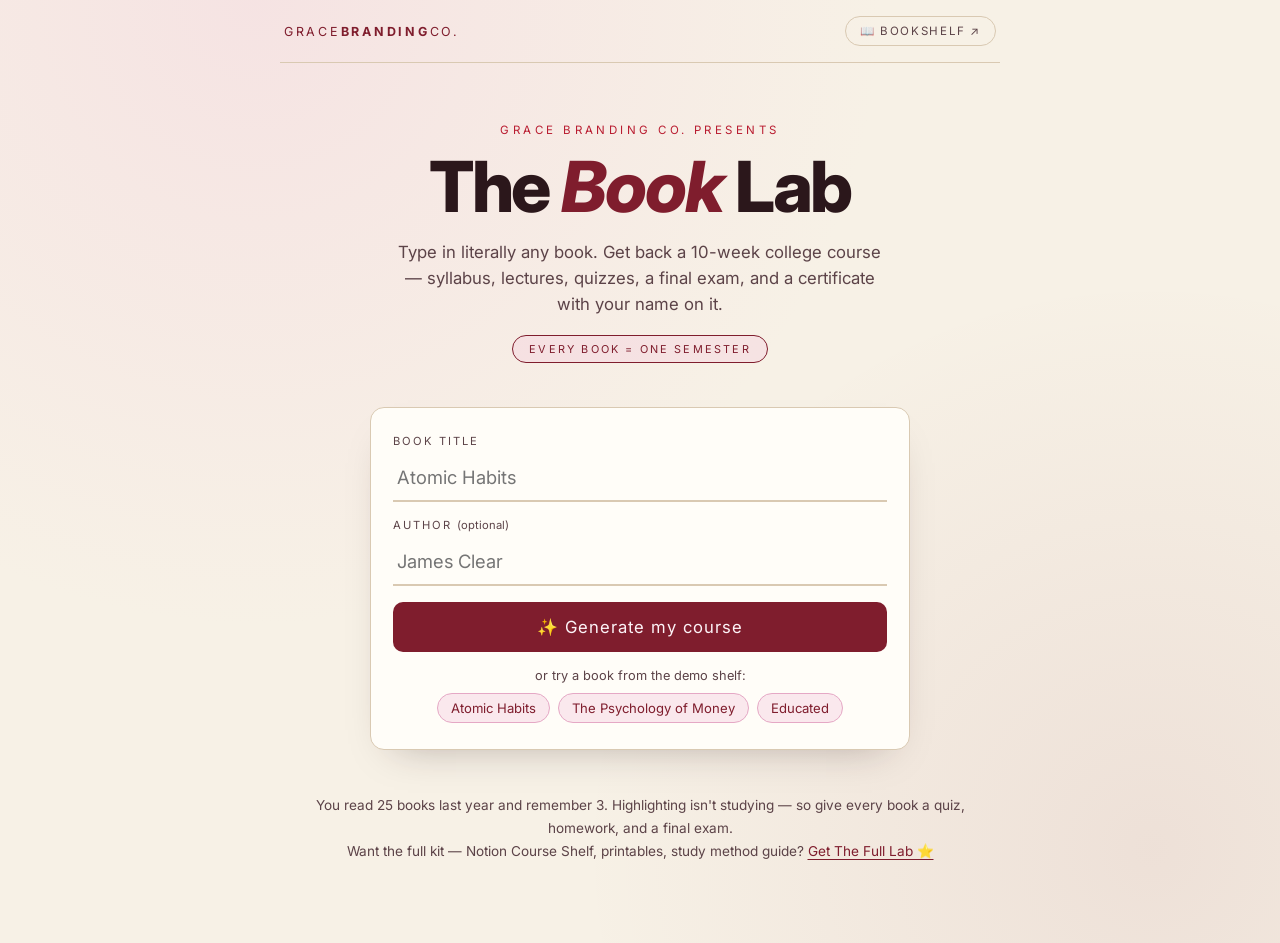
==== commit 44859236: "Book Lab: modern sans typography, square week-tile grid, Notion Bookshelf tab - Switch from Georgia " ====
--- a/booklab/index.html
+++ b/booklab/index.html
@@ -5,6 +5,9 @@
 <meta name="viewport" content="width=device-width, initial-scale=1.0">
 <title>The Book Lab — turn any book into a college course</title>
 <meta name="description" content="Type in any book. Get a 10-week college course — syllabus, lectures, quizzes, a final exam, and a certificate. By Grace Branding Co.">
+<link rel="preconnect" href="https://fonts.googleapis.com">
+<link rel="preconnect" href="https://fonts.gstatic.com" crossorigin>
+<link href="https://fonts.googleapis.com/css2?family=Inter:ital,wght@0,400;0,600;0,800;1,400;1,600&display=swap" rel="stylesheet">
 <style>
   :root{
     --paper:#f7f1e6;
@@ -24,7 +27,7 @@
   body{
     background:var(--paper);
     color:var(--ink);
-    font-family:Georgia,'Times New Roman',serif;
+    font-family:'Inter','Helvetica Neue',-apple-system,'Segoe UI',Roboto,Arial,sans-serif;
     min-height:100vh;
     background-image:radial-gradient(circle at 20% 0%, rgba(243,201,221,.35), transparent 45%),
                      radial-gradient(circle at 90% 90%, rgba(127,29,45,.08), transparent 40%);
@@ -47,8 +50,12 @@
     color:var(--ink-soft);cursor:pointer;white-space:nowrap;
   }
   .top-btn:hover{border-color:var(--cherry);color:var(--cherry)}
-  .topbar .crumb{white-space:nowrap}
-  @media(max-width:520px){.topbar .crumb{display:none}}
+  .top-tabs{display:flex;align-items:center;gap:8px}
+  a.top-btn{text-decoration:none;display:inline-block}
+  @media(max-width:520px){
+    .top-btn{padding:6px 9px;font-size:.6rem;letter-spacing:.06em}
+    .wordmark{font-size:.64rem;letter-spacing:.12em}
+  }
 
   /* ── views ── */
   .view{display:none;animation:fadein .45s ease}
@@ -60,7 +67,7 @@
   .masthead .over{font-size:.72rem;letter-spacing:.3em;text-transform:uppercase;color:var(--cherry-bright)}
   .masthead h1{
     font-size:clamp(2.6rem,9vw,4.4rem);line-height:1.02;margin:14px 0 16px;
-    font-weight:700;letter-spacing:-.01em;
+    font-weight:800;letter-spacing:-.03em;
   }
   .masthead h1 em{font-style:italic;color:var(--cherry)}
   .masthead .sub{font-size:1.05rem;color:var(--ink-soft);max-width:30em;margin:0 auto;line-height:1.55}
@@ -140,22 +147,30 @@
   .objectives li{padding:5px 0 5px 26px;position:relative;break-inside:avoid;font-size:.95rem}
   .objectives li::before{content:"✦";position:absolute;left:2px;color:var(--cherry-bright)}
 
-  .weeks{list-style:none;display:grid;gap:10px}
+  .weeks{list-style:none;display:grid;grid-template-columns:repeat(2,1fr);gap:12px}
+  @media(min-width:560px){.weeks{grid-template-columns:repeat(3,1fr)}}
+  @media(min-width:720px){.weeks{grid-template-columns:repeat(4,1fr)}}
   .week-card{
-    display:flex;align-items:center;gap:16px;width:100%;text-align:left;cursor:pointer;
-    background:var(--card);border:1px solid var(--rule);border-radius:12px;padding:15px 17px;
-    font-family:inherit;color:var(--ink);font-size:1rem;
+    aspect-ratio:1/1;width:100%;display:flex;flex-direction:column;justify-content:space-between;
+    align-items:flex-start;gap:8px;text-align:left;cursor:pointer;
+    background:var(--card);border:1px solid var(--rule);border-radius:16px;padding:14px;
+    font-family:inherit;color:var(--ink);
     transition:transform .14s ease, border-color .14s ease, box-shadow .14s ease;
   }
-  .week-card:hover{transform:translateX(4px);border-color:var(--cherry);box-shadow:0 10px 26px -18px rgba(127,29,45,.5)}
+  .week-card:hover{transform:translateY(-3px);border-color:var(--cherry);box-shadow:0 14px 30px -18px rgba(127,29,45,.5)}
   .week-num{
-    flex:none;width:46px;height:46px;border-radius:50%;display:grid;place-items:center;
-    background:var(--pink);color:var(--cherry);font-weight:700;font-size:.8rem;letter-spacing:.02em;
-  }
-  .week-card.exam-card .week-num{background:var(--cherry);color:#fdf3f7}
-  .week-title{flex:1;line-height:1.35}
-  .week-title small{display:block;font-size:.76rem;color:var(--ink-soft);font-style:italic;margin-top:2px}
-  .week-go{color:var(--cherry-bright);font-size:1.1rem}
+    display:inline-grid;place-items:center;border-radius:999px;padding:5px 11px;
+    background:var(--pink);color:var(--cherry);font-weight:800;font-size:.68rem;letter-spacing:.08em;
+  }
+  .week-title{flex:1;line-height:1.3;font-weight:600;font-size:.86rem;display:flex;align-items:center}
+  .week-foot{width:100%;display:flex;justify-content:space-between;align-items:center;gap:6px}
+  .week-foot small{font-size:.68rem;color:var(--ink-soft);font-style:italic;line-height:1.3}
+  .week-go{color:var(--cherry-bright);font-size:1rem;flex:none}
+  .week-card.exam-card{background:var(--cherry);border-color:var(--cherry);color:#fdf3f7}
+  .week-card.exam-card .week-num{background:rgba(253,243,247,.18);color:#fdf3f7}
+  .week-card.exam-card .week-foot small{color:rgba(253,243,247,.75)}
+  .week-card.exam-card .week-go{color:#fdf3f7}
+  .week-card.exam-card:hover{box-shadow:0 14px 30px -14px rgba(127,29,45,.8)}
 
   .dash-foot{margin-top:40px;text-align:center}
   .cert-btn{
@@ -240,8 +255,10 @@
 
   <header class="topbar">
     <a class="wordmark" href="/">grace<b>branding</b>co.</a>
-    <span class="crumb">The Book Lab</span>
-    <button class="top-btn" id="restart" style="display:none">New book</button>
+    <nav class="top-tabs">
+      <a class="top-btn" href="https://www.notion.so/8136cc3b613f82b5ba8b816a1a1ea414" target="_blank" rel="noopener">📖 Bookshelf ↗</a>
+      <button class="top-btn" id="restart" style="display:none">New book</button>
+    </nav>
   </header>
 
   <!-- ── LOBBY ── -->
@@ -1628,12 +1645,12 @@
   wk.innerHTML = "";
   course.weeks.forEach((w, i) => {
     const li = document.createElement("li");
-    li.innerHTML = '<button class="week-card"><span class="week-num">WK ' + (i+1) + '</span><span class="week-title">' + esc(w.theme) + '<small>' + esc(w.reading) + '</small></span><span class="week-go">→</span></button>';
+    li.innerHTML = '<button class="week-card"><span class="week-num">WK ' + (i+1) + '</span><span class="week-title">' + esc(w.theme) + '</span><span class="week-foot"><small>' + esc(w.reading) + '</small><span class="week-go">→</span></span></button>';
     li.querySelector("button").onclick = () => openWeek(i);
     wk.appendChild(li);
   });
   const fli = document.createElement("li");
-  fli.innerHTML = '<button class="week-card exam-card"><span class="week-num">🏁</span><span class="week-title">Final Exam<small>' + course.final.length + ' questions · covers the whole course</small></span><span class="week-go">→</span></button>';
+  fli.innerHTML = '<button class="week-card exam-card"><span class="week-num">🏁 FINAL</span><span class="week-title">Final Exam</span><span class="week-foot"><small>' + course.final.length + ' questions · whole course</small><span class="week-go">→</span></span></button>';
   fli.querySelector("button").onclick = () => openFinal();
   wk.appendChild(fli);
 }
